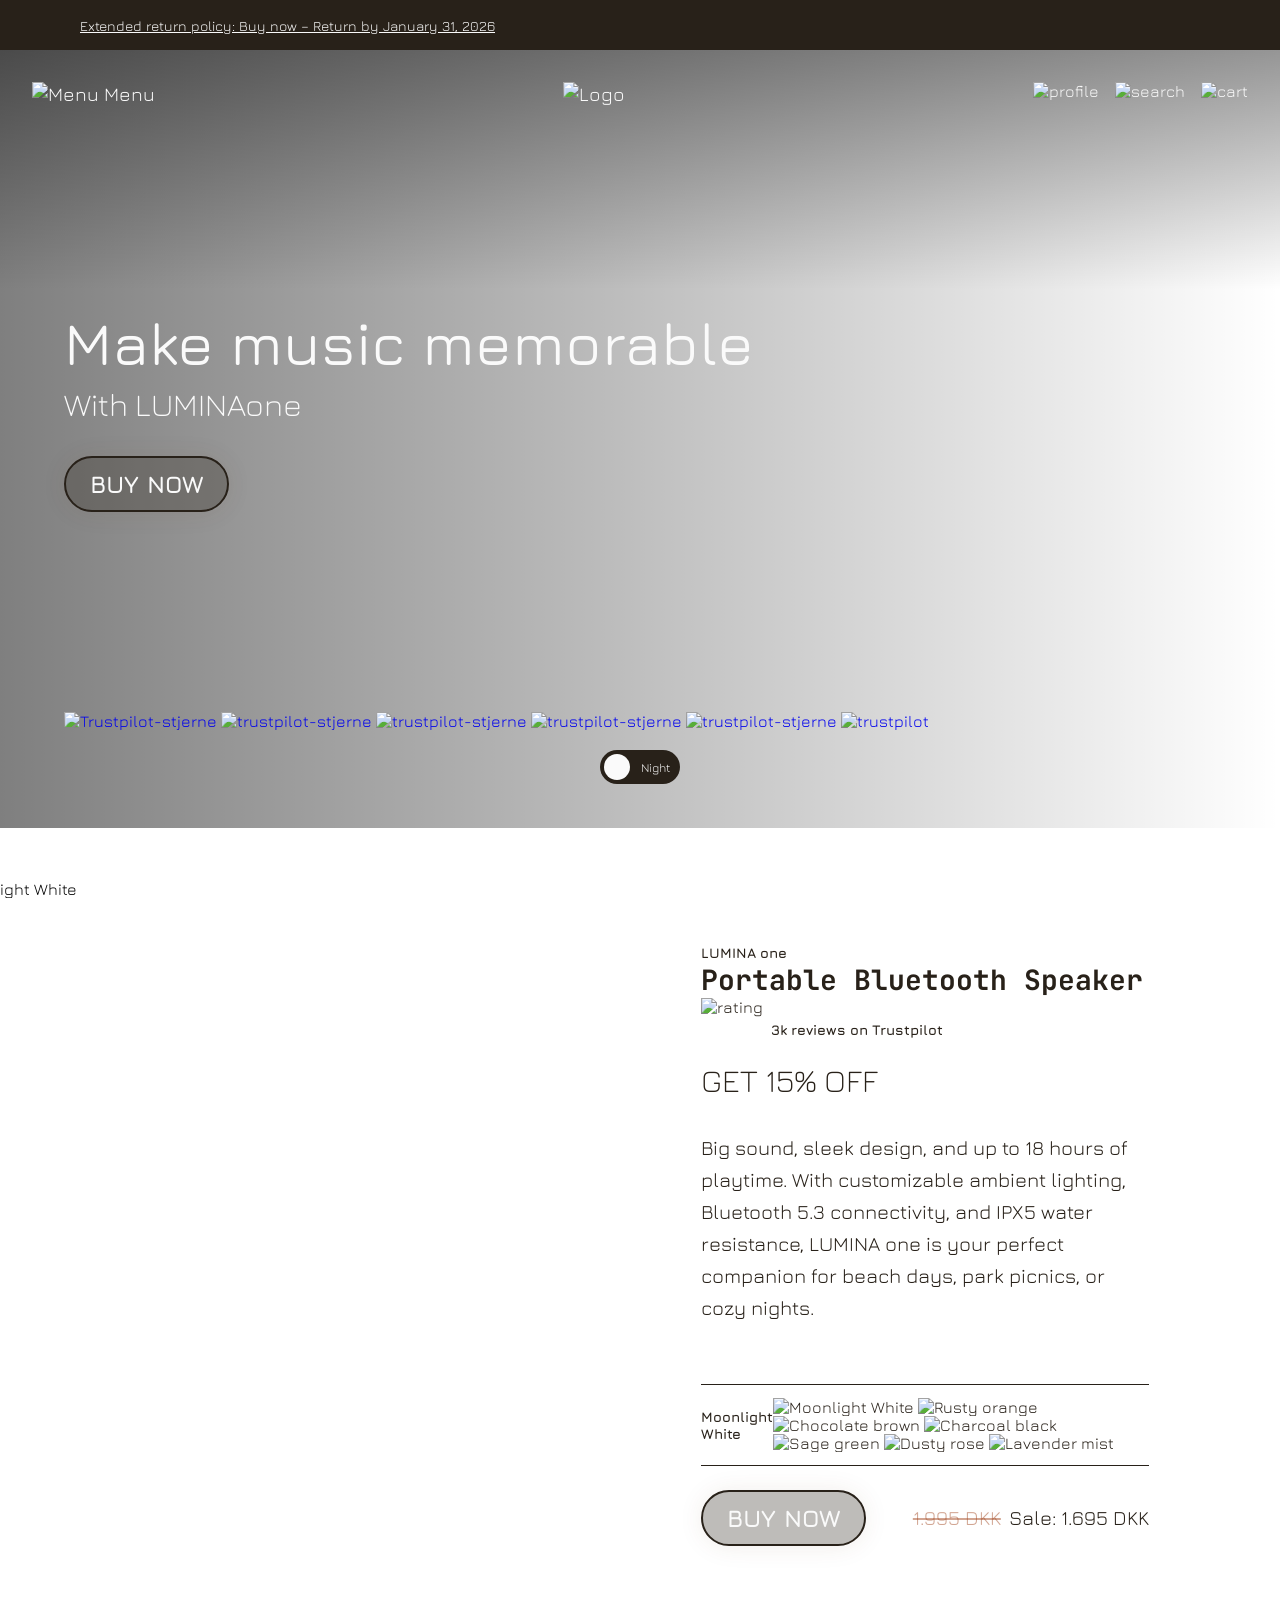
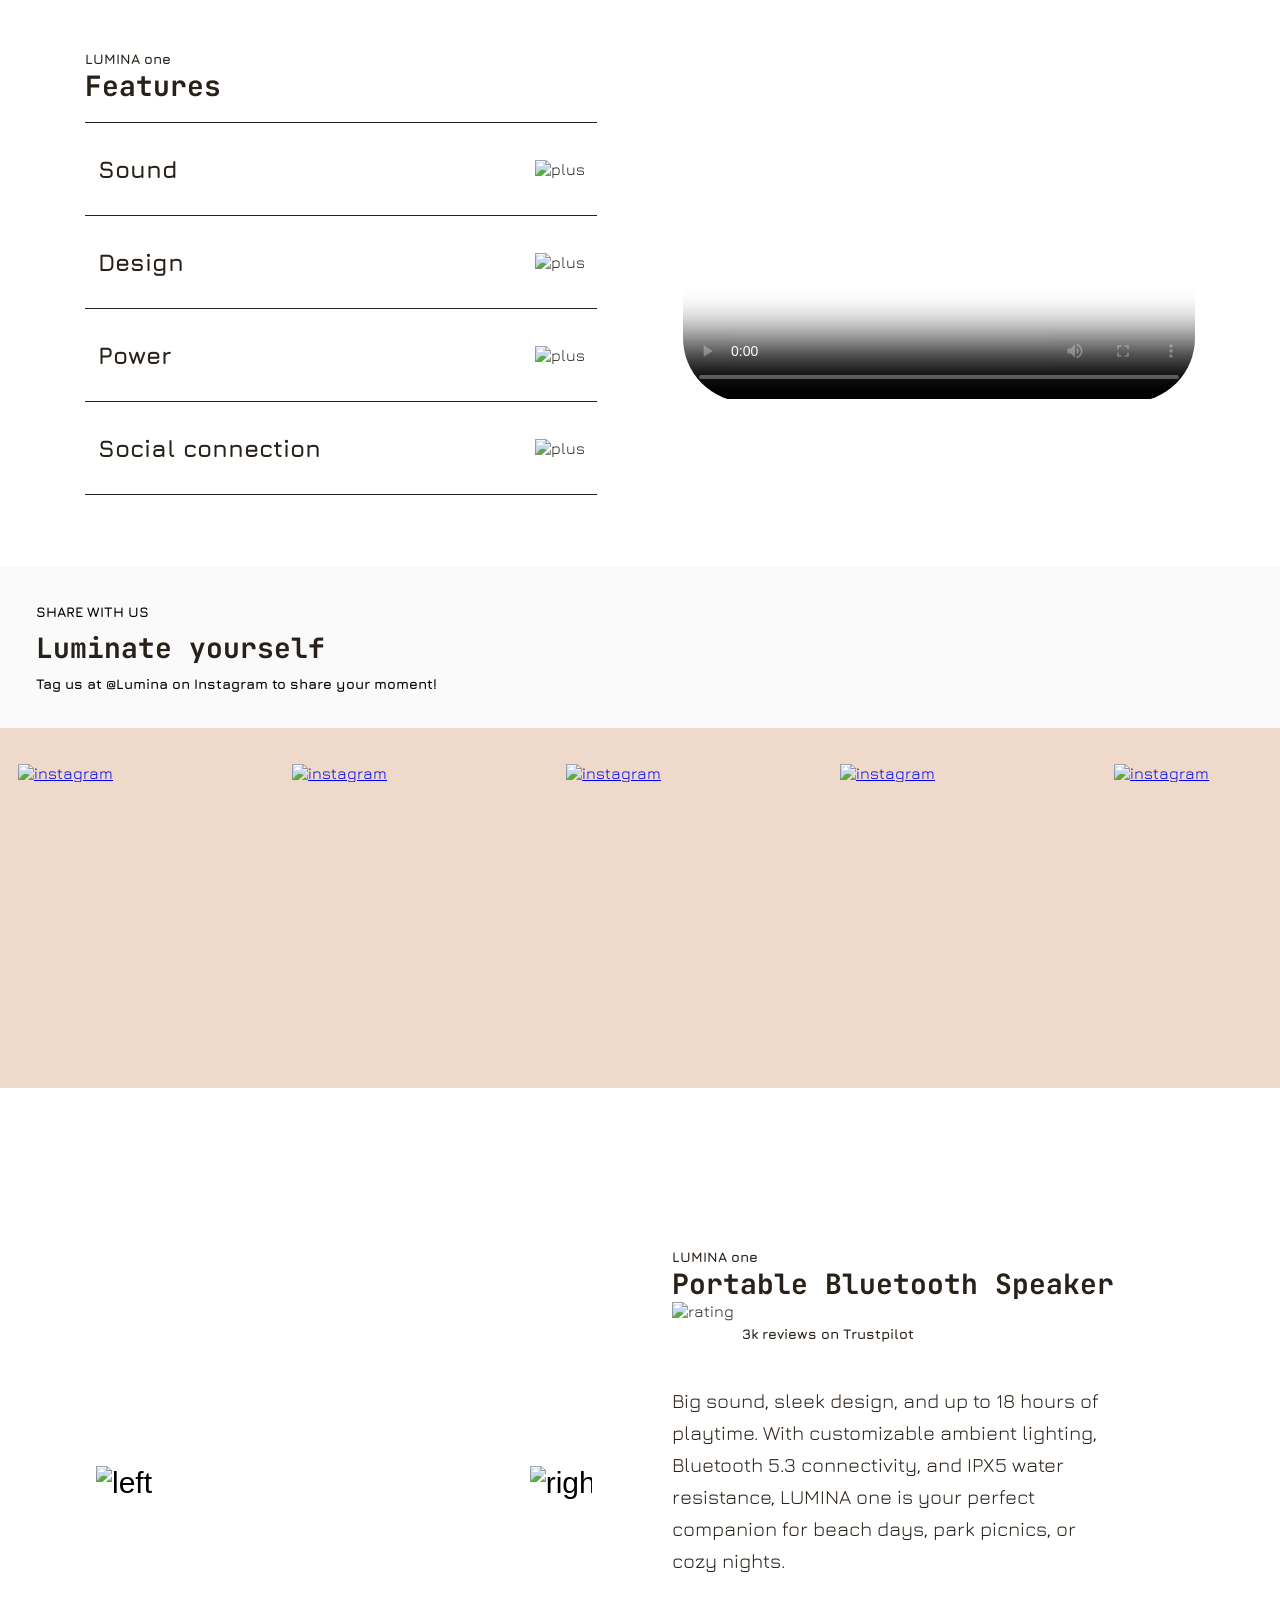
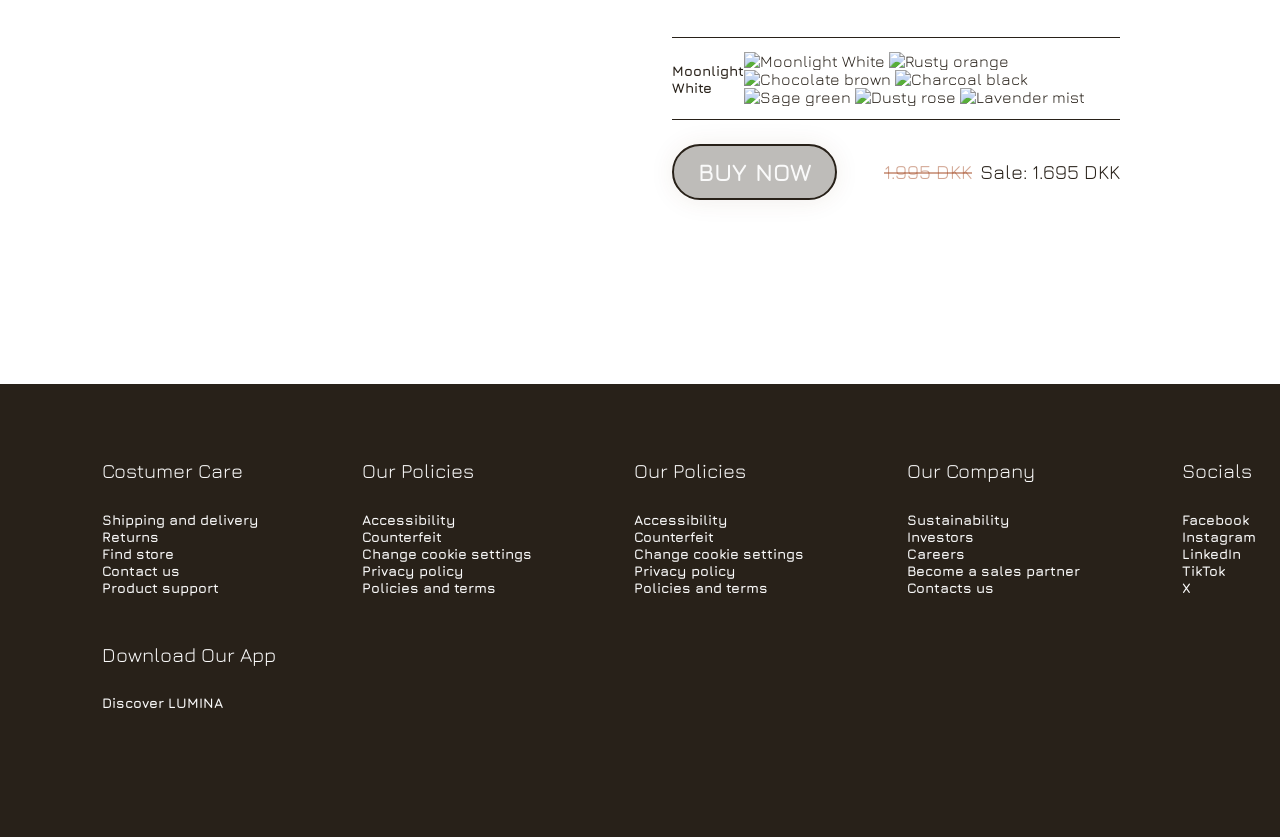
==== index.html @ a55ade7f "Add initial product page layout with navigation, slider, features, and footer" ====
<!DOCTYPE html>
<html lang="en">
  <head>
    <meta charset="UTF-8" />
    <meta name="viewport" content="width=device-width, initial-scale=1.0" />
    <title>MILLE:LUMINAone</title>
    <style>
      @import url("https://fonts.googleapis.com/css2?family=Jura:wght@500&display=swap");
      @import url("https://fonts.googleapis.com/css2?family=JetBrains+Mono:ital,wght@0,100..800;1,100..800&family=Jura:wght@300&display=swap");
    </style>
    <link rel="stylesheet" href="css.css" />
  </head>

  <body>
    <section id="hero">
      <div class="banner">
        <a href="product.html"
          >Extended return policy: Buy now – Return by January 31, 2026</a
        >
      </div>
      <nav class="topnav">
        <div class="menu">
          <a href="x">
            <img
              src="./images/components/burgermenu.svg"
              alt="  Menu"
              width="20"
              height="16"
            />
            Menu</a
          >
        </div>
        <!-- Logo i midten -->
        <div class="toplogo">
          <a href="index.html"
            ><img src="./images/logo.png" alt="Logo" width="175" height="65"
          /></a>
        </div>
        <!-- symboler: person, søg, kurv -->

        <div class="icons">
          <img src="./images/components/profil.svg" alt="profile" />
          <img src="./images/components/loop.svg" alt="search" />
          <img src="./images/components/cart.svg" alt="cart" />
        </div>
      </nav>
      <div id="hero-content">
        <div id="hero-text-button">
          <div id="hero-text">
            <h1>Make music memorable</h1>
            <h3>With LUMINAone</h3>
          </div>
          <div>
            <button class="button button1">BUY NOW</button>
          </div>
        </div>
        <div id="trustpilot">
          <a href="https://www.trustpilot.com/">
            <img
              src="./images/components/trustpilot-stjerne.svg"
              alt="Trustpilot-stjerne"
            />
            <img
              src="./images/components/trustpilot-stjerne.svg"
              alt="trustpilot-stjerne"
            />
            <img
              src="./images/components/trustpilot-stjerne.svg"
              alt="trustpilot-stjerne"
            />
            <img
              src="./images/components/trustpilot-stjerne.svg"
              alt="trustpilot-stjerne"
            />
            <img
              src="./images/components/trustpilot-stjerne.svg"
              alt="trustpilot-stjerne"
            />
            <img
              src="./images/components/trustpilot_tekst.svg"
              alt="trustpilot"
            />
          </a>
        </div>
      </div>
      <div id="slider">
        <label class="switch">
          <input type="checkbox" id="toggleswitch" />
          <span class="slider round">
            <span class="slider-text on">Day</span>
            <span class="slider-text off">Night</span>
          </span>
        </label>
      </div>
    </section>

    <div id="sale-section">
      <div id="selected-product">
        <div id="elipses"></div>
      </div>
    </div>

    <section id="feature-section">
      <div id="text-content">
        <div class="headline-product">
          <h5>LUMINA one</h5>
          <h2>Features</h2>
        </div>
        <section class="features">
          <div class="feature sound">
            <h4>Sound</h4>
            <span class="plus-icon"
              ><img src="./images/components/Plus.svg" alt="plus"
            /></span>
          </div>
          <div class="feature">
            <h4>Design</h4>
            <span class="plus-icon"
              ><img src="./images/components/Plus.svg" alt="plus"
            /></span>
          </div>

          <div class="feature">
            <h4>Power</h4>
            <span class="plus-icon"
              ><img src="./images/components/Plus.svg" alt="plus"
            /></span>
          </div>

          <div class="feature">
            <h4>Social connection</h4>
            <span class="plus-icon"
              ><img src="./images/components/Plus.svg" alt="plus"
            /></span>
          </div>
        </section>
      </div>
      <div class="video-content">
        <!-- <video src="images/luminavideooo.mp4" loop>
          Your browser does not support the video tag.
        </video> -->

        <video controls loop poster="images/poster.png">
          <source src="images/luminavideooo.mp4" type="video/mp4" />
          Your browser does not support the video tag.
        </video>
      </div>
    </section>

    <div id="app-carousel">
      <!-- Luminate yourself -->

      <section class="luminate-text">
        <h5>SHARE WITH US</h5>
        <h2>Luminate yourself</h2>
        <h5>Tag us at @Lumina on Instagram to share your moment!</h5>
      </section>

      <div class="carruosel">
        <div class="socials">
          <div class="socialpicture">
            <a href="https://www.instagram.com/millemollemulle/">
              <img src="./images/lavendermist/billede2.png" alt="instagram"
            /></a>
          </div>
          <div class="socialpicture">
            <a href="https://www.instagram.com/millemollemulle/">
              <img src="./images/charcoalblack/aktiv1.png" alt="instagram"
            /></a>
          </div>
          <div class="socialpicture">
            <a href="https://www.instagram.com/millemollemulle/">
              <img src="./images/sagegreen/billede2.png" alt="instagram"
            /></a>
          </div>
          <div class="socialpicture">
            <a href="https://www.instagram.com/millemollemulle/">
              <img src="./images/chocolatebrown/billede4.png" alt="instagram"
            /></a>
          </div>
          <div class="socialpicture">
            <a href="https://www.instagram.com/millemollemulle/">
              <img src="./images/chocolatebrown/billede2.png" alt="instagram"
            /></a>
          </div>
          <div class="socialpicture">
            <a href="https://www.instagram.com/millemollemulle/">
              <img src="./images/chocolatebrown/billede3.png" alt="instagram"
            /></a>
          </div>
          <div class="socialpicture">
            <a href="https://www.instagram.com/millemollemulle/">
              <img
                src="./images/socials/luminanightrooftop.png"
                alt="instagram"
            /></a>
          </div>
          <div class="socialpicture">
            <a href="https://www.instagram.com/millemollemulle/">
              <img src="./images/socials/luminateboardgame.png" alt="instagram"
            /></a>
          </div>
          <div class="socialpicture">
            <a href="https://www.instagram.com/millemollemulle/">
              <img src="./images/socials/Girlsnight.png" alt="instagram"
            /></a>
          </div>
        </div>
      </div>
    </div>

    <div id="product-section">
      <div class="slider-container">
        <div class="slide active slide1"></div>

        <div class="slide slide2"></div>

        <div class="slide slide3"></div>

        <div class="slide slide4"></div>

        <div class="slide slide5">
          <video src="./images/luminavideooo.mp4" autoplay loop></video>
        </div>

        <button class="arrow left-arrow" id="left">
          <span class="material-symbols-outlined">
            <img src="./images/components/pilleft.svg" alt="left"
          /></span>
        </button>
        <button class="arrow right-arrow" id="right">
          <span class="material-symbols-outlined"
            ><img src="./images/components/pilright.svg" alt="right"
          /></span>
        </button>
      </div>

      <div id="productinfo"></div>
    </div>

    <footer id="footer">
      <div class="foot">
        <p>Costumer Care</p>
        <h5>
          <a href="#">Shipping and delivery</a>
          <a href="#">Returns</a>
          <a href="#">Find store</a>
          <a href="#">Contact us</a>
          <a href="#">Product support</a>
        </h5>
      </div>

      <div class="foot">
        <p>Our Policies</p>
        <h5>
          <a href="#">Accessibility</a>
          <a href="#">Counterfeit</a>
          <a href="#">Change cookie settings</a>
          <a href="#">Privacy policy</a>
          <a href="#">Policies and terms</a>
        </h5>
      </div>

      <div class="foot">
        <p>Our Policies</p>
        <h5>
          <a href="#">Accessibility</a>
          <a href="#">Counterfeit</a>
          <a href="#">Change cookie settings</a>
          <a href="#">Privacy policy</a>
          <a href="#">Policies and terms</a>
        </h5>
      </div>
      <div class="foot">
        <p>Our Company</p>
        <h5>
          <a href="#">Sustainability</a>
          <a href="#">Investors</a>
          <a href="#">Careers</a>
          <a href="#">Become a sales partner</a>
          <a href="#">Contacts us</a>
        </h5>
      </div>
      <div class="foot">
        <p>Socials</p>
        <h5>
          <a href="#">Facebook</a>
          <a href="#">Instagram</a>
          <a href="#">LinkedIn</a>
          <a href="#">TikTok</a>
          <a href="#">X</a>
        </h5>
      </div>
      <div class="foot">
        <p>Download Our App</p>
        <h5>
          <a href="#">Discover LUMINA</a>
        </h5>
      </div>
    </footer>
    <script src="js.js"></script>
  </body>
</html>
---- css.css ----
h1 {
  font-size: 60px;
  font-family: jura, sans-serif;
  font-weight: 500;
  line-height: 71px;
  /* reduce space to following headings */
  margin-bottom: 8px;
}
h2 {
  font-size: 28px;
  font-family: jetbrains mono, sans-serif;
  font-weight: 700;
  color: var(--colors__mrkebrun);
}
h3 {
  font-size: 32px;
  font-family: jura, sans-serif;
  font-weight: 300;
  line-height: 37.9px;
  /* sit closer to preceding h1 */
  margin-top: 0;
}
h4 {
  font-size: 24px;
  font-family: jura, sans-serif;
  font-weight: 700;
}
h5 {
  font-size: 14px;
  font-family: jura, sans-serif;
  font-weight: undefined;
}
p {
  font-size: 20px;
  font-family: jura, sans-serif;
  font-weight: 400;
  line-height: 32px;
}

:root {
  --colors__mrkebrun: #282119;
  --colors__mrkeorange: rgba(165, 77, 39, 0.5);
  --colors__orange: #c97338;
  --colors__varmbrun: #65371f;
  --colors__beige: #e6d8bd;
  --colors__hamonikafarve: rgba(240, 240, 240, 0.6);
  --colors__moonlightwhite: #fafafa;
  --colors__violet: #c3bfd5;
  --colors__green: #b2ac88;
  --colors__dustyrose: #dda1a2;
  --colors__moonlight: #ebdec6;
  --colors__bg: #ffffff;
  --colors__chocolate_brown: #282119;
  --colors__karrusel_bg: #fafafa;
  --toggle_day: #c97338;
  --togglenight: #282119;
  --hero_text: #fafafa;
  --mrk_orange_80: rgba(165, 77, 39, 0.8);
  --app_cta: #d7d7d7;
  --cta_tekst: rgba(40, 33, 25, 0.8);
  --cta_bg: rgba(40, 33, 25, 0.3);
  --carrouselcolor: #c972383d;
  --heroImage: linear-gradient(
      to bottom,
      rgba(0, 0, 0, 0.5) 0%,
      rgba(0, 0, 0, 0) 35%
    ),
    /* darken top */
      linear-gradient(to right, rgba(0, 0, 0, 0.5) 0%, rgba(0, 0, 0, 0) 100%),
    /* darken bottom */ url("../images/hero.png");
}

/* fonts */
@import url("https://fonts.googleapis.com/css2?family=jura:wght@500&display=swap");
@import url("https://fonts.googleapis.com/css2?family=jetbrains+mono:ital,wght@0,100..800;1,100..800&family=jura:wght@300&display=swap");

html,
body {
  max-width: 100%;
  overflow-x: hidden;
  margin: 0;
  padding: 0;
  font-family: jura, sans-serif;
  background-color: var(--colors__bg);
}

.banner {
  background-color: #282119;
  text-align: start;
  padding: 16px;
  padding-left: 80px;
  height: fit-content;
}
.banner a {
  color: var(--hero_text);
  font-size: 14px;
  font-family: jura, sans-serif;
  font-weight: 400;
  text-decoration: underline;
}

.icons {
  display: flex;
  gap: 16px;
}

.menu {
  display: flex;
  gap: 32px;
  align-items: center;
}

#hero {
  width: 100%;
  height: 828px;
  /* fallback background color for very old browsers */
  background-color: var(--colors__bg);
  /* layered background: top and bottom gradient overlays on top of the hero image */
  background-image: var(--heroImage);
  background-size: cover;
  background-position: center;
  background-repeat: no-repeat;
  color: var(--hero_text);
}

.topnav {
  display: flex;
  justify-content: space-between;
  align-items: flex-start;
  padding: 32px;
  height: fit-content;
}
.topnav a {
  text-decoration: none;
  font-size: larger;
  color: var(--hero_text);
}

#hero-content {
  display: flex;
  flex-direction: column;
  gap: 200px;
  padding: 64px;
  padding-top: 120px;
}

#hero-text {
  display: flex;
  flex-direction: column;
  height: fit-content;
}

#hero-text-button {
  display: flex;
  flex-direction: column;
  gap: 0px;
}

.button {
  display: inline-flex;
  padding: 12px 24px;
  justify-content: center;
  align-items: center;
  border-radius: 64px;
  border: 2.5px solid var(--colors__mrkebrun);
  background: var(--cta_bg);
  box-shadow: 0 1px 26.7px -2px rgba(101, 55, 31, 0.1);
  color: var(--hero_text);
  font-family: jura;
  font-size: 24px;
  font-style: normal;
  font-weight: 700;
  line-height: normal;
}

.button:hover {
  cursor: pointer;
  background-color: var(--mrk_orange_80);
  opacity: 0.9;
}

#trustpilot {
  width: fit-content;
}

#trustpilot a {
  display: flex;
  justify-content: center;
  align-items: center;
  text-decoration: none;
  gap: 4px;
}

/* the switch - the box around the slider */
.switch {
  position: relative;
  display: inline-block;
  width: 80px;
  height: 34px;
}

/* hide default html checkbox */
.switch input {
  opacity: 0;
  width: 0;
  height: 0;
}

/* the slider */
.slider {
  position: absolute;
  cursor: pointer;
  top: 0;
  left: 0;
  right: 0;
  bottom: 0;
  background-color: var(--togglenight);
  -webkit-transition: 0.4s;
  transition: 0.4s;
}

.slider:before {
  position: absolute;
  content: "";
  height: 26px;
  width: 26px;
  left: 4px;
  bottom: 4px;
  background-color: var(--hero_text);
  -webkit-transition: 0.4s;
  transition: 0.4s;
  z-index: 2; /* knob above text */
}

/* text inside the slider */
.slider .slider-text {
  position: absolute;
  top: 50%;
  transform: translatey(-50%);
  font-size: 12px;
  color: var(--hero_text);
  pointer-events: none;
  z-index: 1; /* behind knob */
}
.slider .slider-text.on {
  left: 10px;
  opacity: 0; /* hidden by default */
  transition: opacity 0.2s;
}
.slider .slider-text.off {
  right: 10px;
  opacity: 1;
  transition: opacity 0.2s;
}

/* toggle text visibility when checked */
input:checked + .slider .slider-text.on {
  opacity: 1;
}
input:checked + .slider .slider-text.off {
  opacity: 0;
}

input:checked + .slider {
  background-color: var(--toggle_day);
}

input:focus + .slider {
  box-shadow: 0 0 5px var(--colors__mrkeorange);
}

input:checked + .slider:before {
  -webkit-transform: translatex(46px);
  -ms-transform: translatex(46px);
  transform: translatex(46px);
}

/* rounded sliders */
.slider.round {
  border-radius: 34px;
}

.slider.round:before {
  border-radius: 50%;
}

/* slider position på siden */
#slider {
  height: 300px;
  position: relative;
}

#slider {
  margin: 0;
  position: absolute;
  top: 100%;
  left: 50%;
  transform: translate(-50%, -50%);
}

/* Billede slides der kan skiftes imellem */

#product-section {
  padding: 80px;
}

.slider-container {
  height: 70vh;
  width: 40vw;
  position: relative;
  overflow: hidden;
  border-radius: 64px;
}

.slide,
.slide1,
.slide2,
.slide3,
.slide4,
.slide5 {
  opacity: 0;
  height: 70vh;
  width: 40vw;
  background-position: center center;
  background-size: cover;
  position: absolute;
  transition: 0.4 ease;
  z-index: 1;
}

.slide.active {
  opacity: 1;
}

.slide1 {
  background-image: url("./images/moonlightwhite/billede1.png");
}

.slide2 {
  background-image: url("./images/moonlightwhite/billede2.png");
}

.slide3 {
  background-image: url("./images/moonlightwhite/billede3.png");
}

.slide4 {
  background-image: url("./images/moonlightwhite/moonlightgave.png");
}

.slide5 {
  background-color: #282119;
}

.arrow {
  position: absolute;
  background-color: transparent;
  font-size: 30px;
  border: transparent;
  top: 50%;
  transform: translateY(-50%);
  z-index: 100;
  cursor: pointer;
}

.arrow:focus {
  outline: 0;
}

.left-arrow {
  left: calc(15vw)-200px;
  padding-left: 16px;
  padding-right: 200px;
  padding-top: 30vh;
  padding-bottom: 30vh;
  font-size: 30px;
}

.right-arrow {
  right: calc(15vw - 220px);
  padding-left: 200px;
  padding-right: 16px;
  padding-top: 30vh;
  padding-bottom: 30vh;
  font-size: 30px;
}

/* Styling af produktside */

.productinfo {
  display: flex;
  flex-direction: column;
  color: var(--colors__mrkebrun);
  background-color: var(--colors__bg);
  padding: 80px;
  width: 35vw;
}

#product-section {
  display: flex;
  justify-content: space-between;
}

.productdescription {
  padding: 0;
  margin-bottom: 40px;
  h3 {
    color: var(--colors__mrkebrun);
  }
}

.prices {
  display: flex;
  gap: 8px;
}

.headline-product {
  gap: 0px;
  margin: 0;
  h5 {
    margin: 0;
  }
  h2 {
    margin: 0;
  }
}
.rating {
  display: flex;
  gap: 8px;
}
.productcolor {
  display: flex;
  justify-content: space-between;
  align-items: center;
  border-bottom: var(--colors__mrkebrun) 1px solid;
  border-top: var(--colors__mrkebrun) 1px solid;
}

.productbuttom {
  display: flex;
  justify-content: space-between;
  padding: 16px 0px;
  align-items: center;
}

.price {
  text-decoration: line-through;
  color: var(--colors__mrkeorange);
}

/* Styling af gave sektion */

.giftimage {
  height: 70vh;
  width: 50vw;
  position: relative;
  overflow: hidden;
  margin-left: -64px;
  img {
    width: 100%;
    background-size: cover;
    position: center center;
  }
}
#selected-product {
  display: flex;
  justify-content: space-between;
  padding-right: 4vw;
  padding-top: 4vh;
  background-color: var(--colors__bg);
}

/* Styling af karussel */
#app-carousel {
  height: fit-content;
  position: relative;
  background-color: var(--colors__karrusel_bg);
}

.luminate-text {
  display: flex;
  flex-direction: column;
  gap: 1vh;
  padding: 4vh;
  margin: 0;
  h5 {
    margin: 0;
  }
  h2 {
    margin: 0;
  }
}

.carruosel {
  background-color: var(--carrouselcolor);
  padding: 4vh;
  margin-left: -4vh;
  width: 100%;

  .socials {
    padding-left: 2vh;
    padding-right: 2vh;
    display: grid;
    grid-auto-flow: column;
    grid-auto-columns: 21%;
    gap: 1vw;
    overflow-x: auto;
    overflow-y: hidden;
    height: 32vh;
  }
}

.socials .socialpicture {
  position: relative;
  overflow: hidden;
  display: block; /* ensures wrapper takes image width */

  img {
    display: block;
    width: 100%;
    height: auto;
    transition: transform 300ms ease;
  }
}

/* ::after bliver brugt til overlays (indhold der indsættes efter det valgte element -uden HTML) */
.socials .socialpicture::after {
  content: "@cozygirl_123";
  align-content: end;
  color: var(--colors__moonlightwhite);
  padding: 1vh;
  position: absolute;
  inset: 0; /* top:0; right:0; bottom:0; left:0; */
  background: linear-gradient(
    180deg,
    rgba(0, 0, 0, 0) 0%,
    rgba(0, 0, 0, 0.45) 60%,
    rgba(0, 0, 0, 0.6) 100%
  );
  opacity: 0; /*gør det tilføjet usynligt så det kan gøres synlight ved hover*/
  transition: opacity 240ms ease;
  pointer-events: none;
}

/* on hover show gradient */
.socials .socialpicture:hover::after {
  opacity: 1;
}

/* styling af features sektion */
#feature-section {
  display: flex;
  justify-content: space-evenly;
  align-items: center;
  padding-bottom: 8vh;
  color: var(--colors__mrkebrun);
}
.features {
  width: 40vw;
}

.feature {
  display: flex;
  justify-content: space-between;
  align-items: center;
  border-bottom: 1px solid var(--colors__mrkebrun);
  width: auto;
  padding-left: 1vw;
  padding-right: 1vw;
}

.sound {
  border-top: 1px solid var(--colors__mrkebrun);
  margin-top: 2vh;
}

.video-content {
  width: 40vw;
  height: auto;
  background-color: transparent;
  overflow: hidden;
  border-radius: 64px;
  position: relative;
  video {
    position: relative;
    width: 40vw;
    height: auto;
  }
}

/* styling of footer section */

footer {
  display: flex;
  flex-wrap: wrap;
  margin-top: 0px;
  padding: 8%;
  padding-top: 4%;
  width: 100%;
  background: var(--colors__mrkebrun);
  color: var(--colors__moonlightwhite);
  gap: 8%;
}

footer a {
  text-decoration: none;
  color: var(--colors__moonlightwhite);
  display: flex;
  flex-direction: column;
}

/* styling til underside */
.sitenav {
  background-color: var(--colors__mrkebrun);
}

#backspace {
  display: flex;
  justify-content: space-between;
  align-items: center;
  margin: 0;
  padding-top: 2vh;
  padding-left: 4vw;
  padding-right: 4vw;

  h3 {
    color: var(--colors__mrkebrun);
    margin-bottom: 0;
  }
}

#backspace a {
  display: flex;
  align-items: center;
  text-decoration: none;
  height: fit-content;
}

#slider1 {
  margin: 0;
  position: relative;
}

/* Tablet and phone layouts. Desktop rules above are intentionally unchanged. */
@media (max-width: 900px) {
  *, *::before, *::after { box-sizing: border-box; }

  .banner { padding: 12px 24px; text-align: center; }
  .topnav { align-items: center; padding: 20px 24px; gap: 12px; }
  .toplogo img { width: clamp(105px, 20vw, 175px); height: auto; display: block; }
  .icons { gap: 12px; }
  .icons img { width: 20px; height: 20px; object-fit: contain; }
  #hero { min-height: 690px; height: min(850px, 100svh); }
  #hero-content { padding: 90px 32px 0; gap: clamp(60px, 15vh, 140px); }
  #hero h1 { font-size: clamp(38px, 6vw, 60px); line-height: 1.15; }
  #hero h3 { font-size: clamp(23px, 3vw, 32px); }

  #selected-product, #product-section {
    flex-direction: column;
    align-items: stretch;
    padding: 40px 24px;
    gap: 32px;
  }
  #selected-product { padding-top: 40px; }
  .giftimage { width: 100%; height: auto; margin: 0; }
  .giftimage img { display: block; width: 100%; height: auto; }
  #productinfo, #selected-product > .productinfo { width: 100%; min-width: 0; }
  .productinfo { width: 100%; padding: 0; }
  .slider-container, .slide, .slide1, .slide2, .slide3, .slide4, .slide5 {
    width: 100%; height: min(72vw, 600px);
  }
  .slider-container { border-radius: 32px; }
  .left-arrow, .right-arrow {
    top: 50%; padding: 16px; width: 52px; height: 52px;
    display: grid; place-items: center; background: rgba(255,255,255,.7);
    border-radius: 50%;
  }
  .left-arrow { left: 12px; }
  .right-arrow { right: 12px; }
  .slide5 video { width: 100%; height: 100%; object-fit: cover; }
  #feature-section { padding: 40px 24px; gap: 32px; }
  .features, .video-content { width: 48%; min-width: 0; }
  .video-content video { width: 100%; display: block; }
  .carruosel { width: 100%; margin: 0; }
  .carruosel .socials { grid-auto-columns: 32%; height: auto; }
  footer { width: 100%; gap: 28px 6%; padding: 48px 24px; }
  .foot { flex: 1 1 26%; }
}

@media (max-width: 600px) {
  h1 { font-size: 38px; line-height: 1.15; }
  h2 { font-size: 24px; }
  h3 { font-size: 24px; line-height: 1.25; }
  h4 { font-size: 20px; }
  p { font-size: 17px; line-height: 1.55; }
  .banner { padding: 10px 16px; }
  .banner a { font-size: 12px; }
  .topnav { padding: 16px; gap: 6px; }
  .menu { gap: 4px; }
  .menu a { font-size: 0; display: flex; align-items: center; min-width: 28px; min-height: 36px; }
  .menu img { width: 22px; height: auto; }
  .toplogo img { width: clamp(100px, 28vw, 145px); }
  .icons { gap: 8px; }
  .icons img { width: 18px; height: 18px; }
  #hero { min-height: 650px; height: 100svh; max-height: 850px; background-position: 58% center; }
  #hero-content { padding: clamp(80px, 13vh, 130px) 20px 0; gap: clamp(95px, 22vh, 190px); }
  #hero h1 { font-size: clamp(34px, 9vw, 48px); line-height: 1.12; max-width: 12ch; }
  #hero h3 { font-size: clamp(20px, 5vw, 26px); }
  .button { font-size: 18px; padding: 10px 20px; }
  #trustpilot img { max-width: 70px; }
  #trustpilot img:not(:last-child) { width: 18px; }
  #slider { top: 100%; }
  #backspace { padding: 16px 20px 0; }
  #backspace h3 { font-size: 20px; }
  #backspace img { max-width: 24px; }
  #selected-product, #product-section { padding: 32px 16px; gap: 24px; }
  .productdescription { margin-bottom: 20px; }
  .productdescription h3 { margin-bottom: 8px; }
  .rating { flex-wrap: wrap; align-items: center; }
  .rating img { max-width: 120px; }
  .productcolor { gap: 12px; }
  #elipses, #elipses1 { display: flex; flex-wrap: wrap; justify-content: flex-end; gap: 6px; }
  .elipse { width: 22px; height: 22px; object-fit: contain; cursor: pointer; }
  .productbuttom { align-items: flex-start; flex-wrap: wrap; gap: 8px 16px; }
  .prices { flex-wrap: wrap; }
  .prices p { margin: 0; }
  .slider-container, .slide, .slide1, .slide2, .slide3, .slide4, .slide5 {
    height: min(110vw, 520px);
  }
  .slider-container { border-radius: 24px; }
  .left-arrow, .right-arrow { width: 42px; height: 42px; padding: 10px; }
  .left-arrow img, .right-arrow img { max-width: 16px; }
  #feature-section { flex-direction: column; align-items: stretch; padding: 40px 16px; }
  .features, .video-content { width: 100%; }
  .video-content { border-radius: 24px; }
  .feature { padding: 0 8px; }
  .luminate-text { padding: 24px 16px; }
  .carruosel { padding: 16px; }
  .carruosel .socials { padding: 0; grid-auto-columns: minmax(180px, 65%); gap: 12px; }
  .socials .socialpicture img { height: 100%; object-fit: cover; }
  footer { padding: 40px 20px; gap: 24px; }
  .foot { flex: 1 1 42%; min-width: 0; }
  .foot p { margin-top: 0; }
}

@media (max-width: 380px) {
  .icons img:first-child { display: none; }
  .foot { flex-basis: 100%; }
}
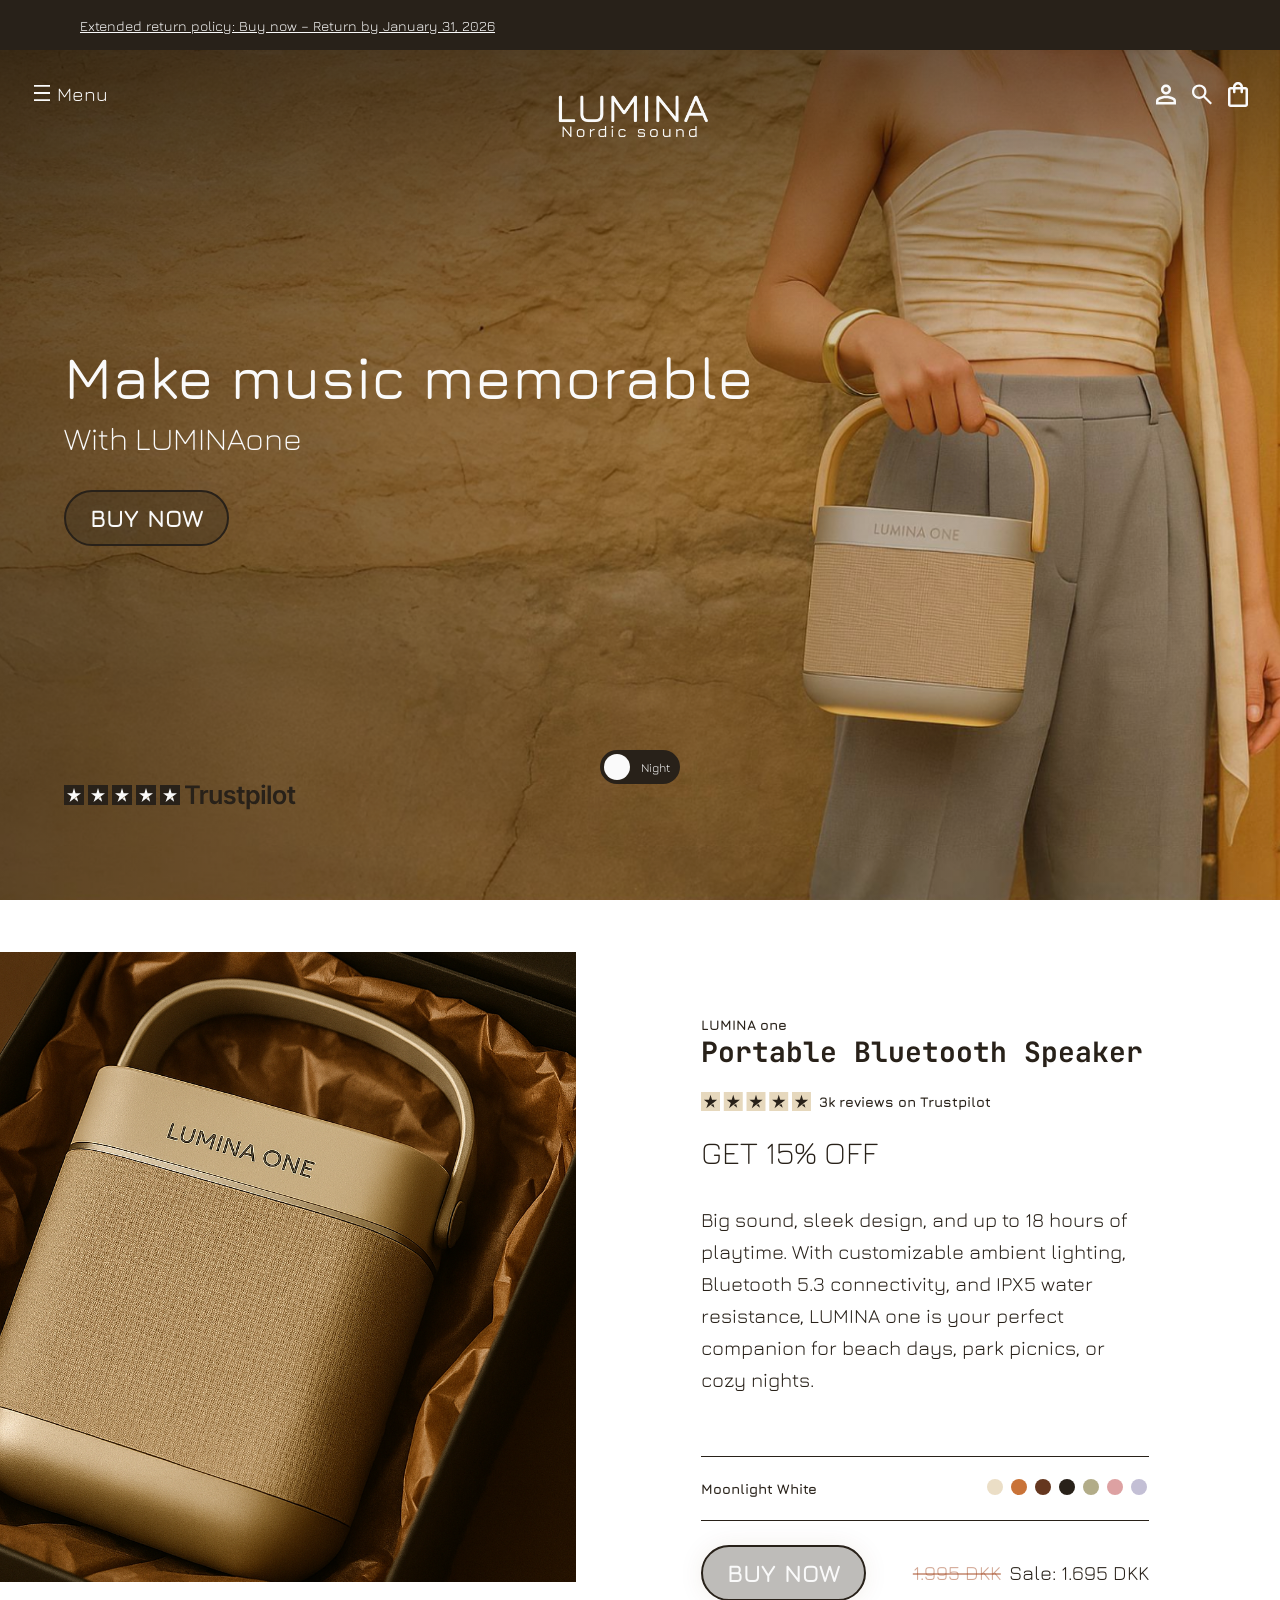
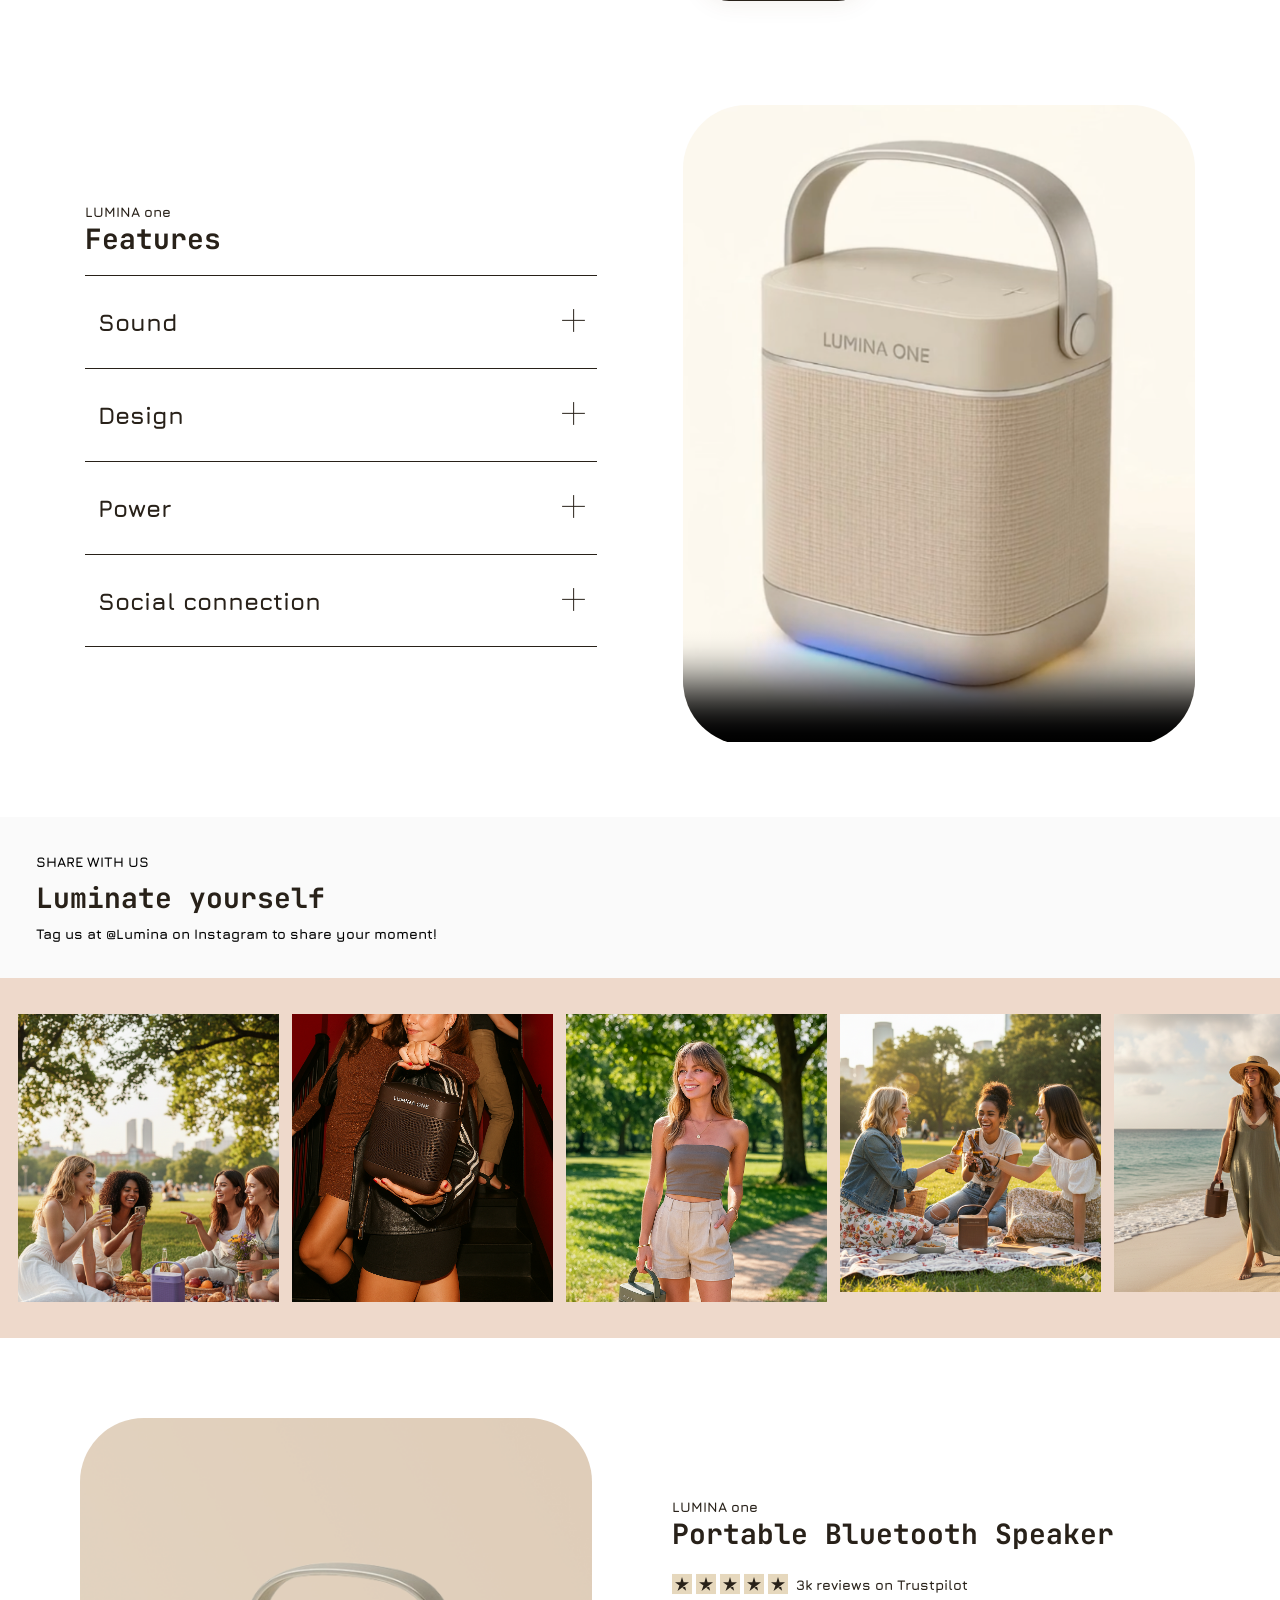
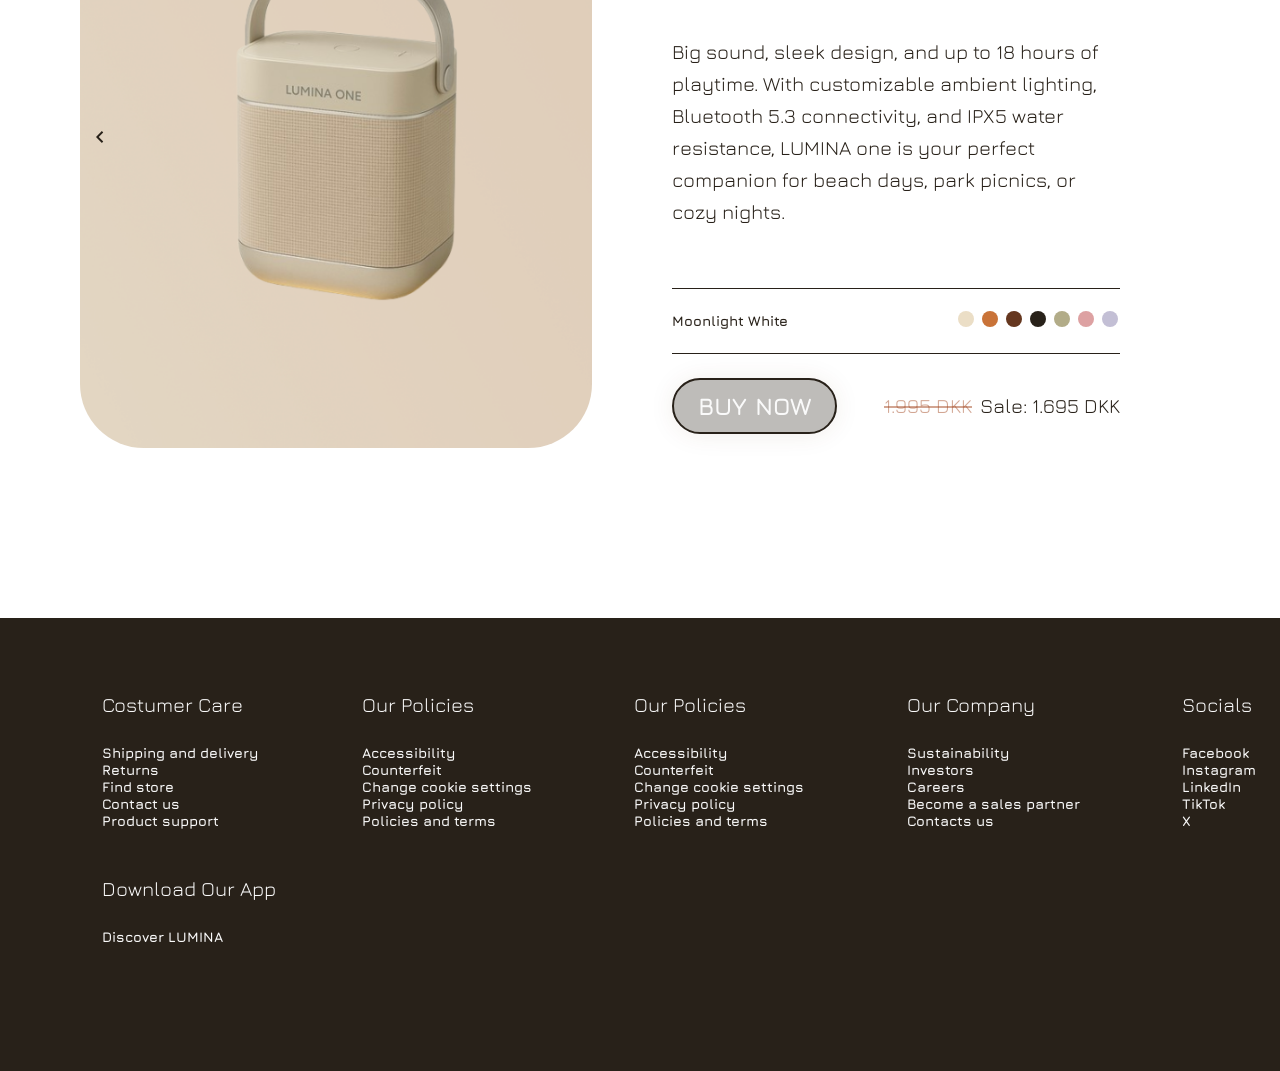
==== commit 64f30e6c: "add favicon" ====
--- a/index.html
+++ b/index.html
@@ -1,7 +1,8 @@
-<!DOCTYPE html>
+<!doctype html>
 <html lang="en">
   <head>
     <meta charset="UTF-8" />
+    <link rel="icon" type="image/svg+xml" href="%BASE_URL%app_icon.svg" />
     <meta name="viewport" content="width=device-width, initial-scale=1.0" />
     <title>MILLE:LUMINAone</title>
     <style>
--- a/css.css
+++ b/css.css
@@ -8,7 +8,9 @@
 }
 h2 {
   font-size: 28px;
-  font-family: jetbrains mono, sans-serif;
+  font-family:
+    jetbrains mono,
+    sans-serif;
   font-weight: 700;
   color: var(--colors__mrkebrun);
 }
@@ -60,13 +62,10 @@
   --cta_tekst: rgba(40, 33, 25, 0.8);
   --cta_bg: rgba(40, 33, 25, 0.3);
   --carrouselcolor: #c972383d;
-  --heroImage: linear-gradient(
-      to bottom,
-      rgba(0, 0, 0, 0.5) 0%,
-      rgba(0, 0, 0, 0) 35%
-    ),
+  --heroImage:
+    linear-gradient(to bottom, rgba(0, 0, 0, 0.5) 0%, rgba(0, 0, 0, 0) 35%),
     /* darken top */
-      linear-gradient(to right, rgba(0, 0, 0, 0.5) 0%, rgba(0, 0, 0, 0) 100%),
+    linear-gradient(to right, rgba(0, 0, 0, 0.5) 0%, rgba(0, 0, 0, 0) 100%),
     /* darken bottom */ url("../images/hero.png");
 }
 
@@ -643,107 +642,392 @@
 
 /* Tablet and phone layouts. Desktop rules above are intentionally unchanged. */
 @media (max-width: 900px) {
-  *, *::before, *::after { box-sizing: border-box; }
-
-  .banner { padding: 12px 24px; text-align: center; }
-  .topnav { align-items: center; padding: 20px 24px; gap: 12px; }
-  .toplogo img { width: clamp(105px, 20vw, 175px); height: auto; display: block; }
-  .icons { gap: 12px; }
-  .icons img { width: 20px; height: 20px; object-fit: contain; }
-  #hero { min-height: 690px; height: min(850px, 100svh); }
-  #hero-content { padding: 90px 32px 0; gap: clamp(60px, 15vh, 140px); }
-  #hero h1 { font-size: clamp(38px, 6vw, 60px); line-height: 1.15; }
-  #hero h3 { font-size: clamp(23px, 3vw, 32px); }
-
-  #selected-product, #product-section {
+  *,
+  *::before,
+  *::after {
+    box-sizing: border-box;
+  }
+
+  .banner {
+    padding: 12px 24px;
+    text-align: center;
+  }
+  .topnav {
+    align-items: center;
+    padding: 20px 24px;
+    gap: 12px;
+  }
+  .toplogo img {
+    width: clamp(105px, 20vw, 175px);
+    height: auto;
+    display: block;
+  }
+  .icons {
+    gap: 12px;
+  }
+  .icons img {
+    width: 20px;
+    height: 20px;
+    object-fit: contain;
+  }
+  #hero {
+    min-height: 690px;
+    height: min(850px, 100svh);
+  }
+  #hero-content {
+    padding: 90px 32px 0;
+    gap: clamp(60px, 15vh, 140px);
+  }
+  #hero h1 {
+    font-size: clamp(38px, 6vw, 60px);
+    line-height: 1.15;
+  }
+  #hero h3 {
+    font-size: clamp(23px, 3vw, 32px);
+  }
+
+  #selected-product,
+  #product-section {
     flex-direction: column;
     align-items: stretch;
     padding: 40px 24px;
     gap: 32px;
   }
-  #selected-product { padding-top: 40px; }
-  .giftimage { width: 100%; height: auto; margin: 0; }
-  .giftimage img { display: block; width: 100%; height: auto; }
-  #productinfo, #selected-product > .productinfo { width: 100%; min-width: 0; }
-  .productinfo { width: 100%; padding: 0; }
-  .slider-container, .slide, .slide1, .slide2, .slide3, .slide4, .slide5 {
-    width: 100%; height: min(72vw, 600px);
-  }
-  .slider-container { border-radius: 32px; }
-  .left-arrow, .right-arrow {
-    top: 50%; padding: 16px; width: 52px; height: 52px;
-    display: grid; place-items: center; background: rgba(255,255,255,.7);
+  #selected-product {
+    padding-top: 40px;
+  }
+  .giftimage {
+    width: 100%;
+    height: auto;
+    margin: 0;
+  }
+  .giftimage img {
+    display: block;
+    width: 100%;
+    height: auto;
+  }
+  #productinfo,
+  #selected-product > .productinfo {
+    width: 100%;
+    min-width: 0;
+  }
+  .productinfo {
+    width: 100%;
+    padding: 0;
+  }
+  .slider-container,
+  .slide,
+  .slide1,
+  .slide2,
+  .slide3,
+  .slide4,
+  .slide5 {
+    width: 100%;
+    height: min(72vw, 600px);
+  }
+  .slider-container {
+    border-radius: 32px;
+  }
+  .left-arrow,
+  .right-arrow {
+    top: 50%;
+    padding: 16px;
+    width: 52px;
+    height: 52px;
+    display: grid;
+    place-items: center;
+    background: rgba(255, 255, 255, 0.7);
     border-radius: 50%;
   }
-  .left-arrow { left: 12px; }
-  .right-arrow { right: 12px; }
-  .slide5 video { width: 100%; height: 100%; object-fit: cover; }
-  #feature-section { padding: 40px 24px; gap: 32px; }
-  .features, .video-content { width: 48%; min-width: 0; }
-  .video-content video { width: 100%; display: block; }
-  .carruosel { width: 100%; margin: 0; }
-  .carruosel .socials { grid-auto-columns: 32%; height: auto; }
-  footer { width: 100%; gap: 28px 6%; padding: 48px 24px; }
-  .foot { flex: 1 1 26%; }
+  .left-arrow {
+    left: 12px;
+  }
+  .right-arrow {
+    right: 12px;
+  }
+  .slide5 video {
+    width: 100%;
+    height: 100%;
+    object-fit: cover;
+  }
+  #feature-section {
+    padding: 40px 24px;
+    gap: 32px;
+  }
+  .features,
+  .video-content {
+    width: 48%;
+    min-width: 0;
+  }
+  .video-content video {
+    width: 100%;
+    display: block;
+  }
+  .carruosel {
+    width: 100%;
+    margin: 0;
+  }
+  .carruosel .socials {
+    grid-auto-columns: 32%;
+    height: auto;
+  }
+  footer {
+    width: 100%;
+    gap: 28px 6%;
+    padding: 48px 24px;
+  }
+  .foot {
+    flex: 1 1 26%;
+  }
 }
 
 @media (max-width: 600px) {
-  h1 { font-size: 38px; line-height: 1.15; }
-  h2 { font-size: 24px; }
-  h3 { font-size: 24px; line-height: 1.25; }
-  h4 { font-size: 20px; }
-  p { font-size: 17px; line-height: 1.55; }
-  .banner { padding: 10px 16px; }
-  .banner a { font-size: 12px; }
-  .topnav { padding: 16px; gap: 6px; }
-  .menu { gap: 4px; }
-  .menu a { font-size: 0; display: flex; align-items: center; min-width: 28px; min-height: 36px; }
-  .menu img { width: 22px; height: auto; }
-  .toplogo img { width: clamp(100px, 28vw, 145px); }
-  .icons { gap: 8px; }
-  .icons img { width: 18px; height: 18px; }
-  #hero { min-height: 650px; height: 100svh; max-height: 850px; background-position: 58% center; }
-  #hero-content { padding: clamp(80px, 13vh, 130px) 20px 0; gap: clamp(95px, 22vh, 190px); }
-  #hero h1 { font-size: clamp(34px, 9vw, 48px); line-height: 1.12; max-width: 12ch; }
-  #hero h3 { font-size: clamp(20px, 5vw, 26px); }
-  .button { font-size: 18px; padding: 10px 20px; }
-  #trustpilot img { max-width: 70px; }
-  #trustpilot img:not(:last-child) { width: 18px; }
-  #slider { top: 100%; }
-  #backspace { padding: 16px 20px 0; }
-  #backspace h3 { font-size: 20px; }
-  #backspace img { max-width: 24px; }
-  #selected-product, #product-section { padding: 32px 16px; gap: 24px; }
-  .productdescription { margin-bottom: 20px; }
-  .productdescription h3 { margin-bottom: 8px; }
-  .rating { flex-wrap: wrap; align-items: center; }
-  .rating img { max-width: 120px; }
-  .productcolor { gap: 12px; }
-  #elipses, #elipses1 { display: flex; flex-wrap: wrap; justify-content: flex-end; gap: 6px; }
-  .elipse { width: 22px; height: 22px; object-fit: contain; cursor: pointer; }
-  .productbuttom { align-items: flex-start; flex-wrap: wrap; gap: 8px 16px; }
-  .prices { flex-wrap: wrap; }
-  .prices p { margin: 0; }
-  .slider-container, .slide, .slide1, .slide2, .slide3, .slide4, .slide5 {
+  h1 {
+    font-size: 38px;
+    line-height: 1.15;
+  }
+  h2 {
+    font-size: 24px;
+  }
+  h3 {
+    font-size: 24px;
+    line-height: 1.25;
+  }
+  h4 {
+    font-size: 20px;
+  }
+  p {
+    font-size: 17px;
+    line-height: 1.55;
+  }
+  .banner {
+    padding: 10px 16px;
+  }
+  .banner a {
+    font-size: 12px;
+  }
+  .topnav {
+    padding: 16px;
+    gap: 6px;
+  }
+  .menu {
+    gap: 4px;
+  }
+  .menu a {
+    font-size: 0;
+    display: flex;
+    align-items: center;
+    min-width: 28px;
+    min-height: 36px;
+  }
+  .menu img {
+    width: 22px;
+    height: auto;
+  }
+  .toplogo img {
+    width: clamp(100px, 28vw, 145px);
+  }
+  .icons {
+    gap: 8px;
+  }
+  .icons img {
+    width: 18px;
+    height: 18px;
+  }
+  #hero {
+    min-height: 650px;
+    height: 100svh;
+    max-height: 850px;
+    background-position: 58% center;
+  }
+  #hero-content {
+    padding: clamp(80px, 13vh, 130px) 20px 0;
+    gap: clamp(95px, 22vh, 190px);
+  }
+  #hero h1 {
+    font-size: clamp(34px, 9vw, 48px);
+    line-height: 1.12;
+    max-width: 12ch;
+  }
+  #hero h3 {
+    font-size: clamp(20px, 5vw, 26px);
+  }
+  .button {
+    font-size: 18px;
+    padding: 10px 20px;
+  }
+  #trustpilot img {
+    max-width: 70px;
+  }
+  #trustpilot img:not(:last-child) {
+    width: 18px;
+  }
+  #slider {
+    top: 100%;
+  }
+  #backspace {
+    padding: 16px 20px 0;
+  }
+  #backspace h3 {
+    font-size: 20px;
+  }
+  #backspace img {
+    max-width: 24px;
+  }
+  #selected-product,
+  #product-section {
+    padding: 32px 16px;
+    gap: 24px;
+  }
+  .productdescription {
+    margin-bottom: 20px;
+  }
+  .productdescription h3 {
+    margin-bottom: 8px;
+  }
+  .rating {
+    flex-wrap: wrap;
+    align-items: center;
+  }
+  .rating img {
+    max-width: 120px;
+  }
+  .productcolor {
+    gap: 12px;
+  }
+  #elipses,
+  #elipses1 {
+    display: flex;
+    flex-wrap: wrap;
+    justify-content: flex-end;
+    gap: 6px;
+  }
+  .elipse {
+    width: 22px;
+    height: 22px;
+    object-fit: contain;
+    cursor: pointer;
+  }
+  .productbuttom {
+    align-items: flex-start;
+    flex-wrap: wrap;
+    gap: 8px 16px;
+  }
+  .prices {
+    flex-wrap: wrap;
+  }
+  .prices p {
+    margin: 0;
+  }
+  .slider-container,
+  .slide,
+  .slide1,
+  .slide2,
+  .slide3,
+  .slide4,
+  .slide5 {
     height: min(110vw, 520px);
   }
-  .slider-container { border-radius: 24px; }
-  .left-arrow, .right-arrow { width: 42px; height: 42px; padding: 10px; }
-  .left-arrow img, .right-arrow img { max-width: 16px; }
-  #feature-section { flex-direction: column; align-items: stretch; padding: 40px 16px; }
-  .features, .video-content { width: 100%; }
-  .video-content { border-radius: 24px; }
-  .feature { padding: 0 8px; }
-  .luminate-text { padding: 24px 16px; }
-  .carruosel { padding: 16px; }
-  .carruosel .socials { padding: 0; grid-auto-columns: minmax(180px, 65%); gap: 12px; }
-  .socials .socialpicture img { height: 100%; object-fit: cover; }
-  footer { padding: 40px 20px; gap: 24px; }
-  .foot { flex: 1 1 42%; min-width: 0; }
-  .foot p { margin-top: 0; }
+  .slider-container {
+    border-radius: 24px;
+  }
+  .left-arrow,
+  .right-arrow {
+    width: 42px;
+    height: 42px;
+    padding: 10px;
+  }
+  .left-arrow img,
+  .right-arrow img {
+    max-width: 16px;
+  }
+  #feature-section {
+    flex-direction: column;
+    align-items: stretch;
+    padding: 40px 16px;
+  }
+  .features,
+  .video-content {
+    width: 100%;
+  }
+  .video-content {
+    border-radius: 24px;
+  }
+  .feature {
+    padding: 0 8px;
+  }
+  .luminate-text {
+    padding: 24px 16px;
+  }
+  .carruosel {
+    padding: 16px;
+  }
+  .carruosel .socials {
+    padding: 0;
+    grid-auto-columns: minmax(180px, 65%);
+    gap: 12px;
+  }
+  .socials .socialpicture img {
+    height: 100%;
+    object-fit: cover;
+  }
+  footer {
+    padding: 40px 20px;
+    gap: 24px;
+  }
+  .foot {
+    flex: 1 1 42%;
+    min-width: 0;
+  }
+  .foot p {
+    margin-top: 0;
+  }
 }
 
 @media (max-width: 380px) {
-  .icons img:first-child { display: none; }
-  .foot { flex-basis: 100%; }
-}
+  .icons img:first-child {
+    display: none;
+  }
+  .foot {
+    flex-basis: 100%;
+  }
+}
+
+/* Mindre stjerner i den første produktsektion */
+#selected-product .ratingstars {
+  display: block;
+  width: 110px;
+  max-width: 100%;
+  height: auto;
+  object-fit: contain;
+}
+
+/* Heroen følger skærmens højde */
+#hero {
+  height: 100vh;
+  height: 100svh;
+  min-height: 0;
+  max-height: none;
+  display: flex;
+  flex-direction: column;
+}
+
+#hero-content {
+  flex: 1;
+  min-height: 0;
+  justify-content: space-between;
+  gap: 16px;
+  padding: clamp(28px, 12vh, 120px) 64px clamp(54px, 10vh, 90px);
+}
+
+@media (max-width: 900px) {
+  #hero-content {
+    padding: clamp(24px, 9vh, 90px) 32px 64px;
+  }
+}
+
+@media (max-width: 600px) {
+  #hero-content {
+    padding: clamp(16px, 7vh, 70px) 20px 66px;
+  }
+}
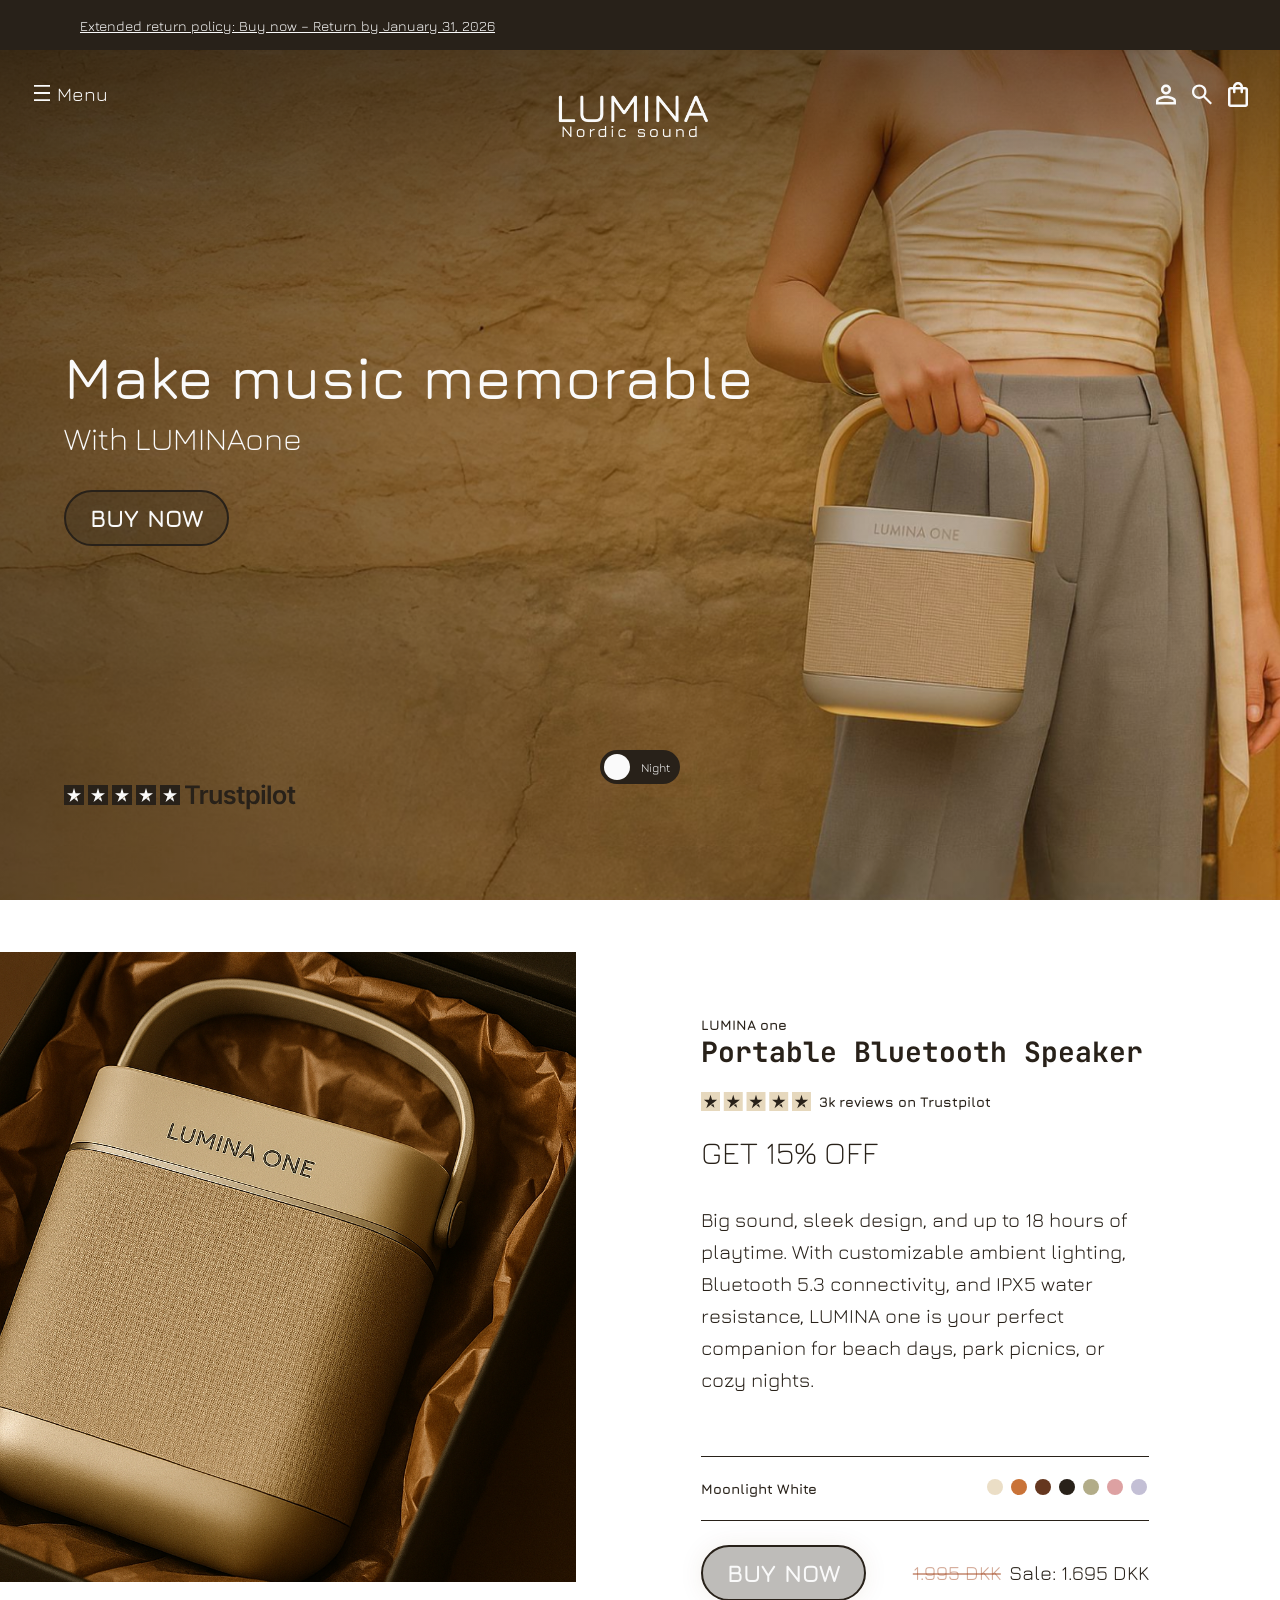
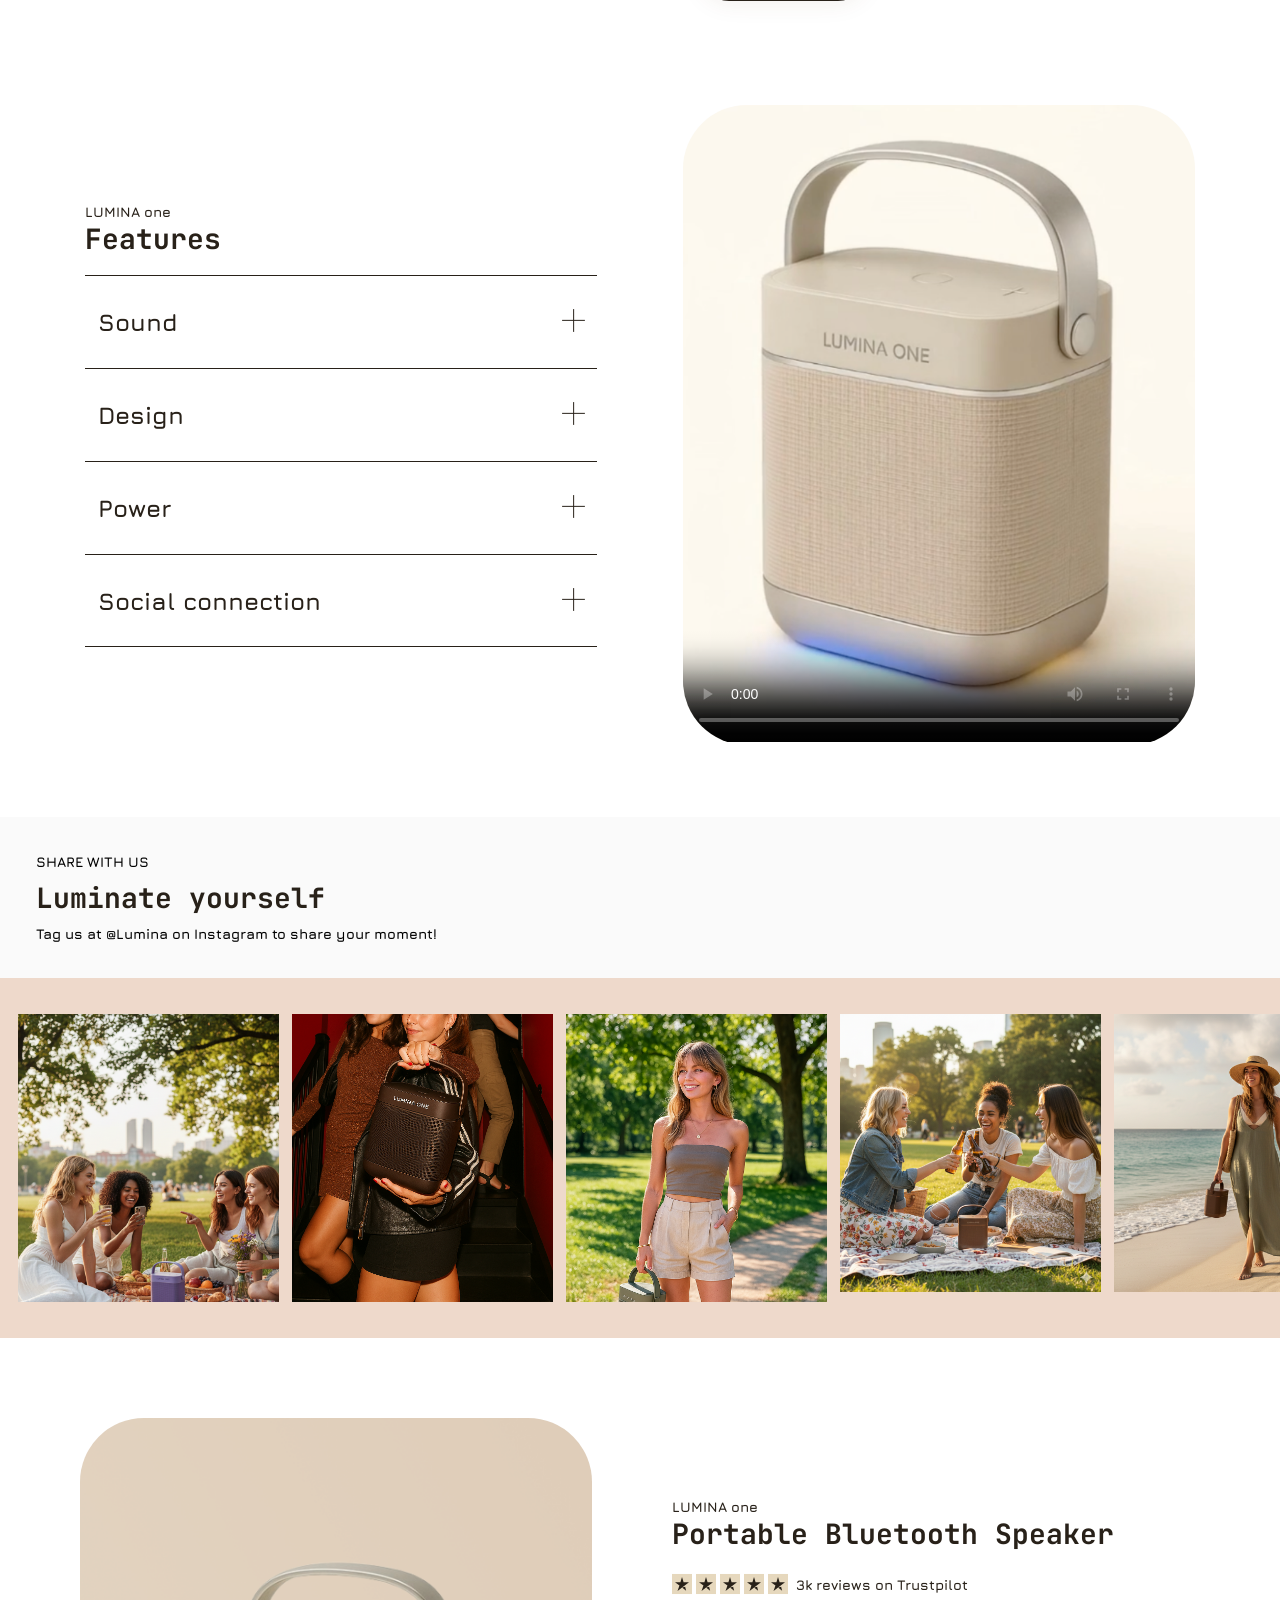
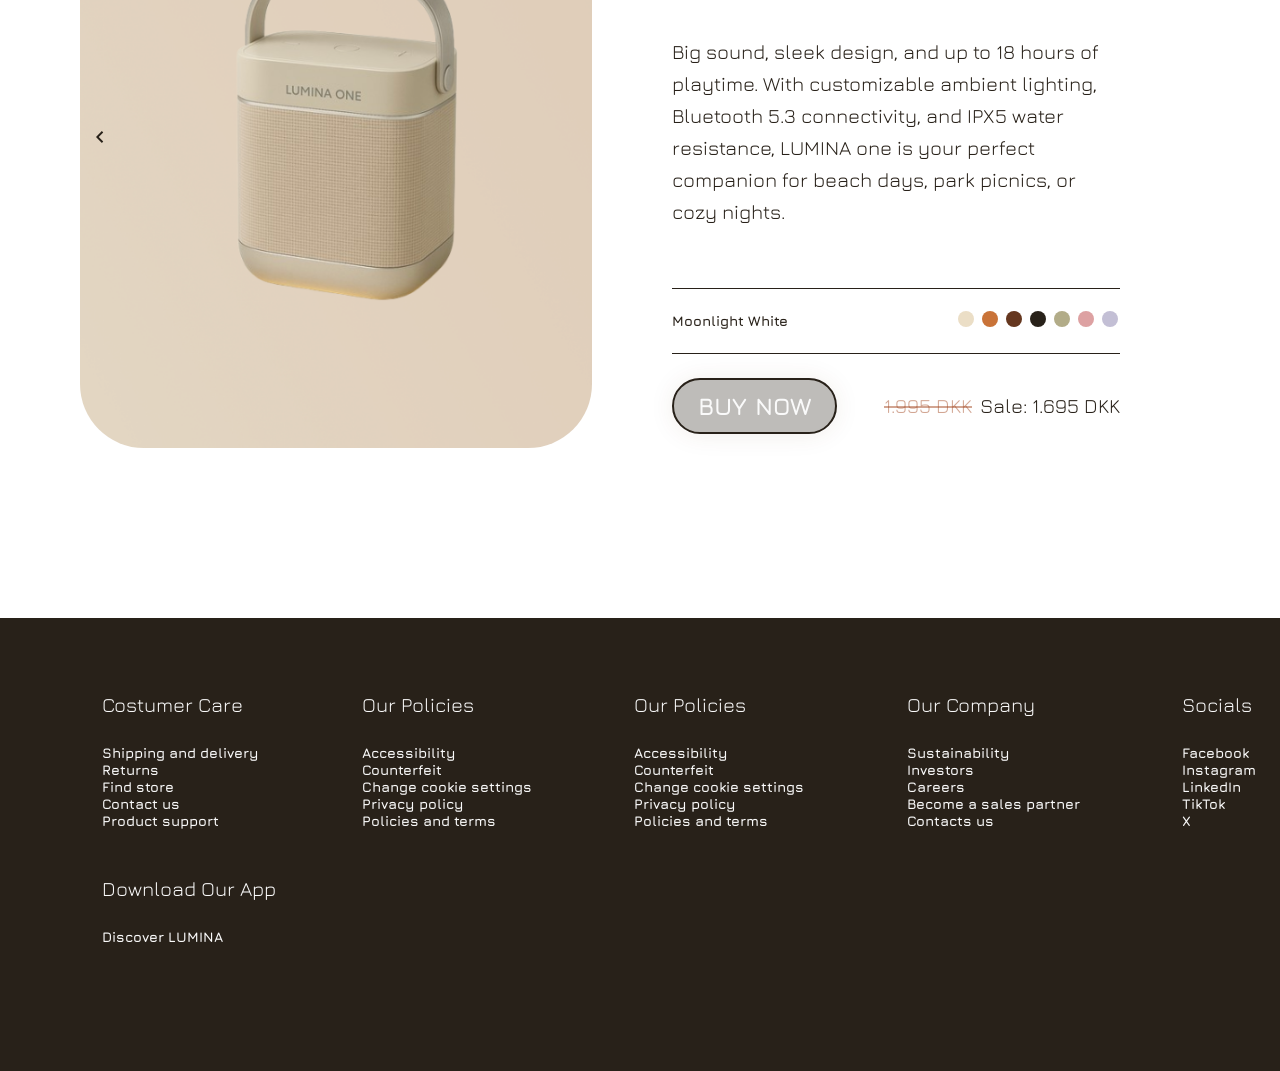
==== commit b410ce84: "Fix title in HTML header for consistency" ====
--- a/index.html
+++ b/index.html
@@ -4,7 +4,7 @@
     <meta charset="UTF-8" />
     <link rel="icon" type="image/svg+xml" href="%BASE_URL%app_icon.svg" />
     <meta name="viewport" content="width=device-width, initial-scale=1.0" />
-    <title>MILLE:LUMINAone</title>
+    <title>LuminaOne</title>
     <style>
       @import url("https://fonts.googleapis.com/css2?family=Jura:wght@500&display=swap");
       @import url("https://fonts.googleapis.com/css2?family=JetBrains+Mono:ital,wght@0,100..800;1,100..800&family=Jura:wght@300&display=swap");
--- a/css.css
+++ b/css.css
@@ -1031,3 +1031,37 @@
     padding: clamp(16px, 7vh, 70px) 20px 66px;
   }
 }
+
+#cart-message {
+  position: fixed;
+  right: 24px;
+  bottom: 24px;
+  z-index: 1000;
+  padding: 16px 24px;
+  border-radius: 16px;
+  background: #282119;
+  color: #fafafa;
+  font-family: Jura, sans-serif;
+  font-size: 18px;
+  box-shadow: 0 8px 24px rgba(0, 0, 0, 0.2);
+  opacity: 0;
+  transform: translateY(12px);
+  pointer-events: none;
+  transition:
+    opacity 200ms ease,
+    transform 200ms ease;
+}
+
+#cart-message.visible {
+  opacity: 1;
+  transform: translateY(0);
+}
+
+@media (max-width: 600px) {
+  #cart-message {
+    right: 16px;
+    bottom: 16px;
+    left: 16px;
+    text-align: center;
+  }
+}
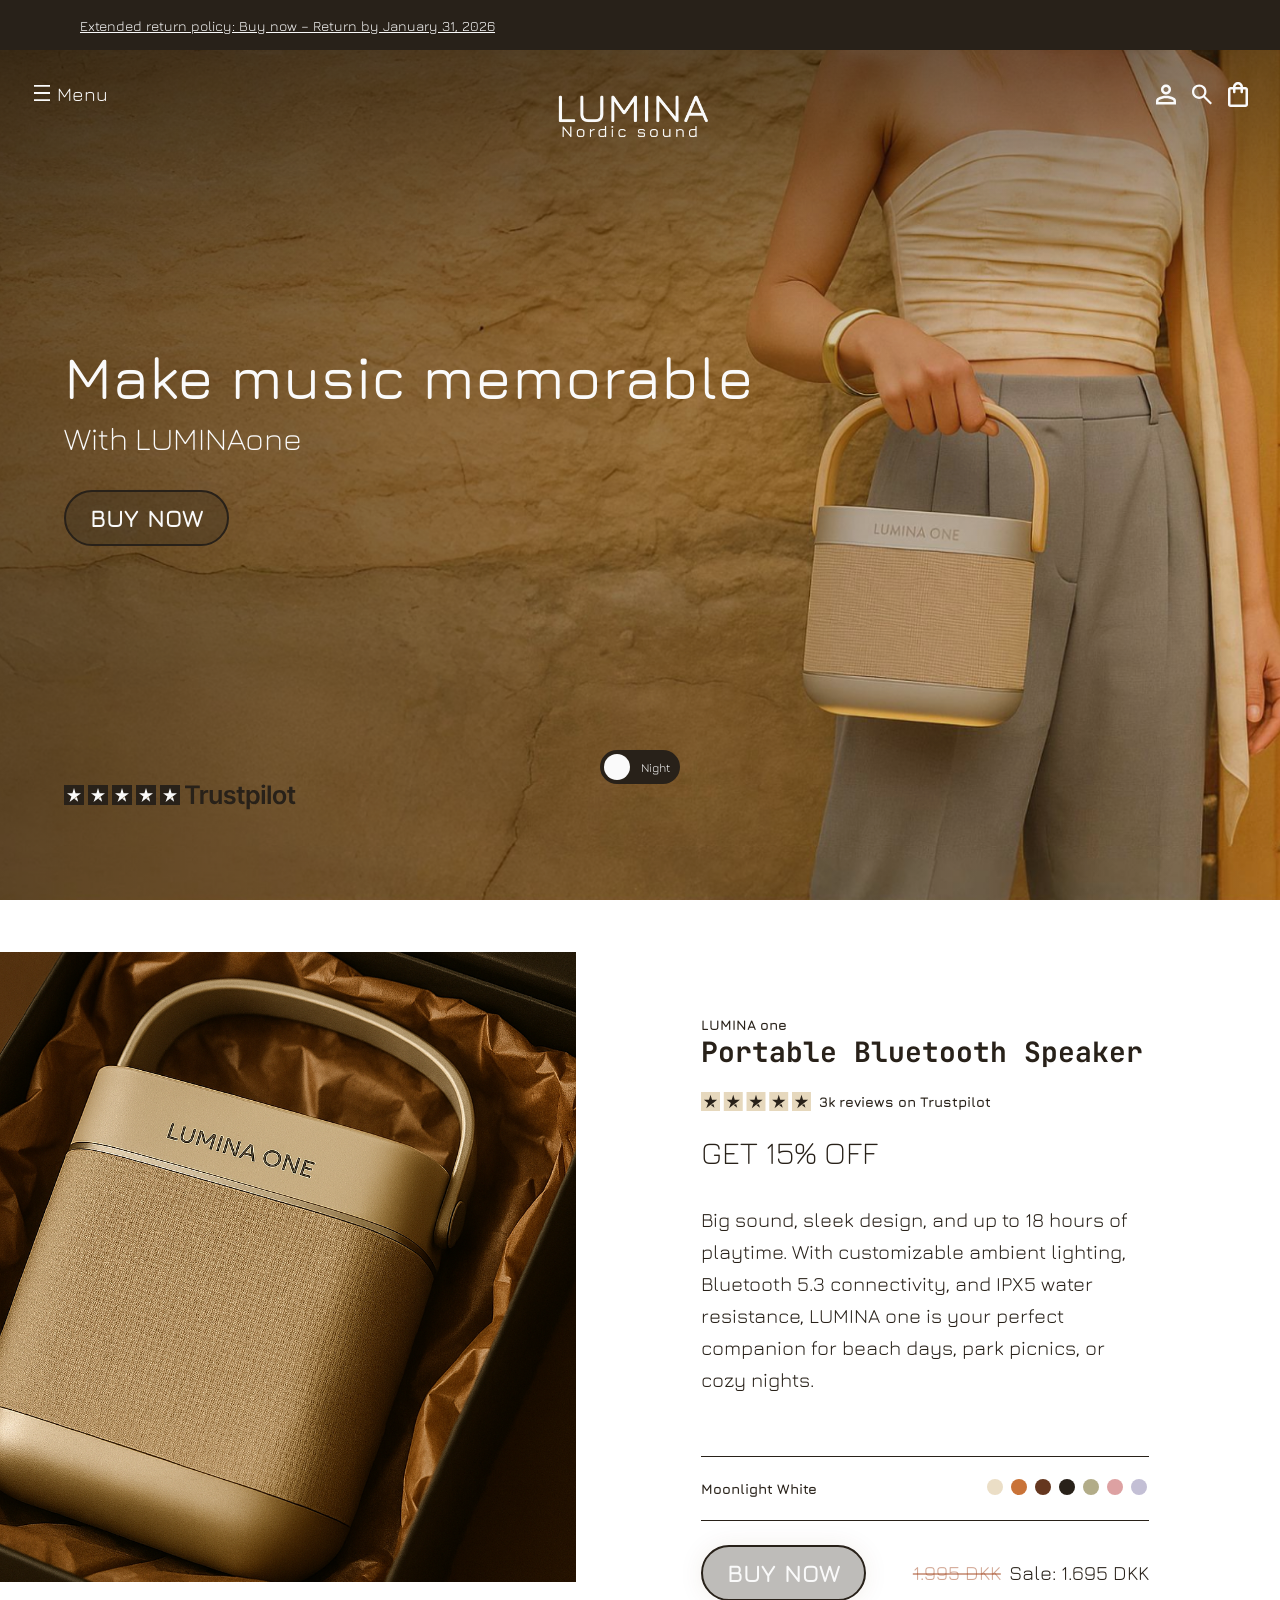
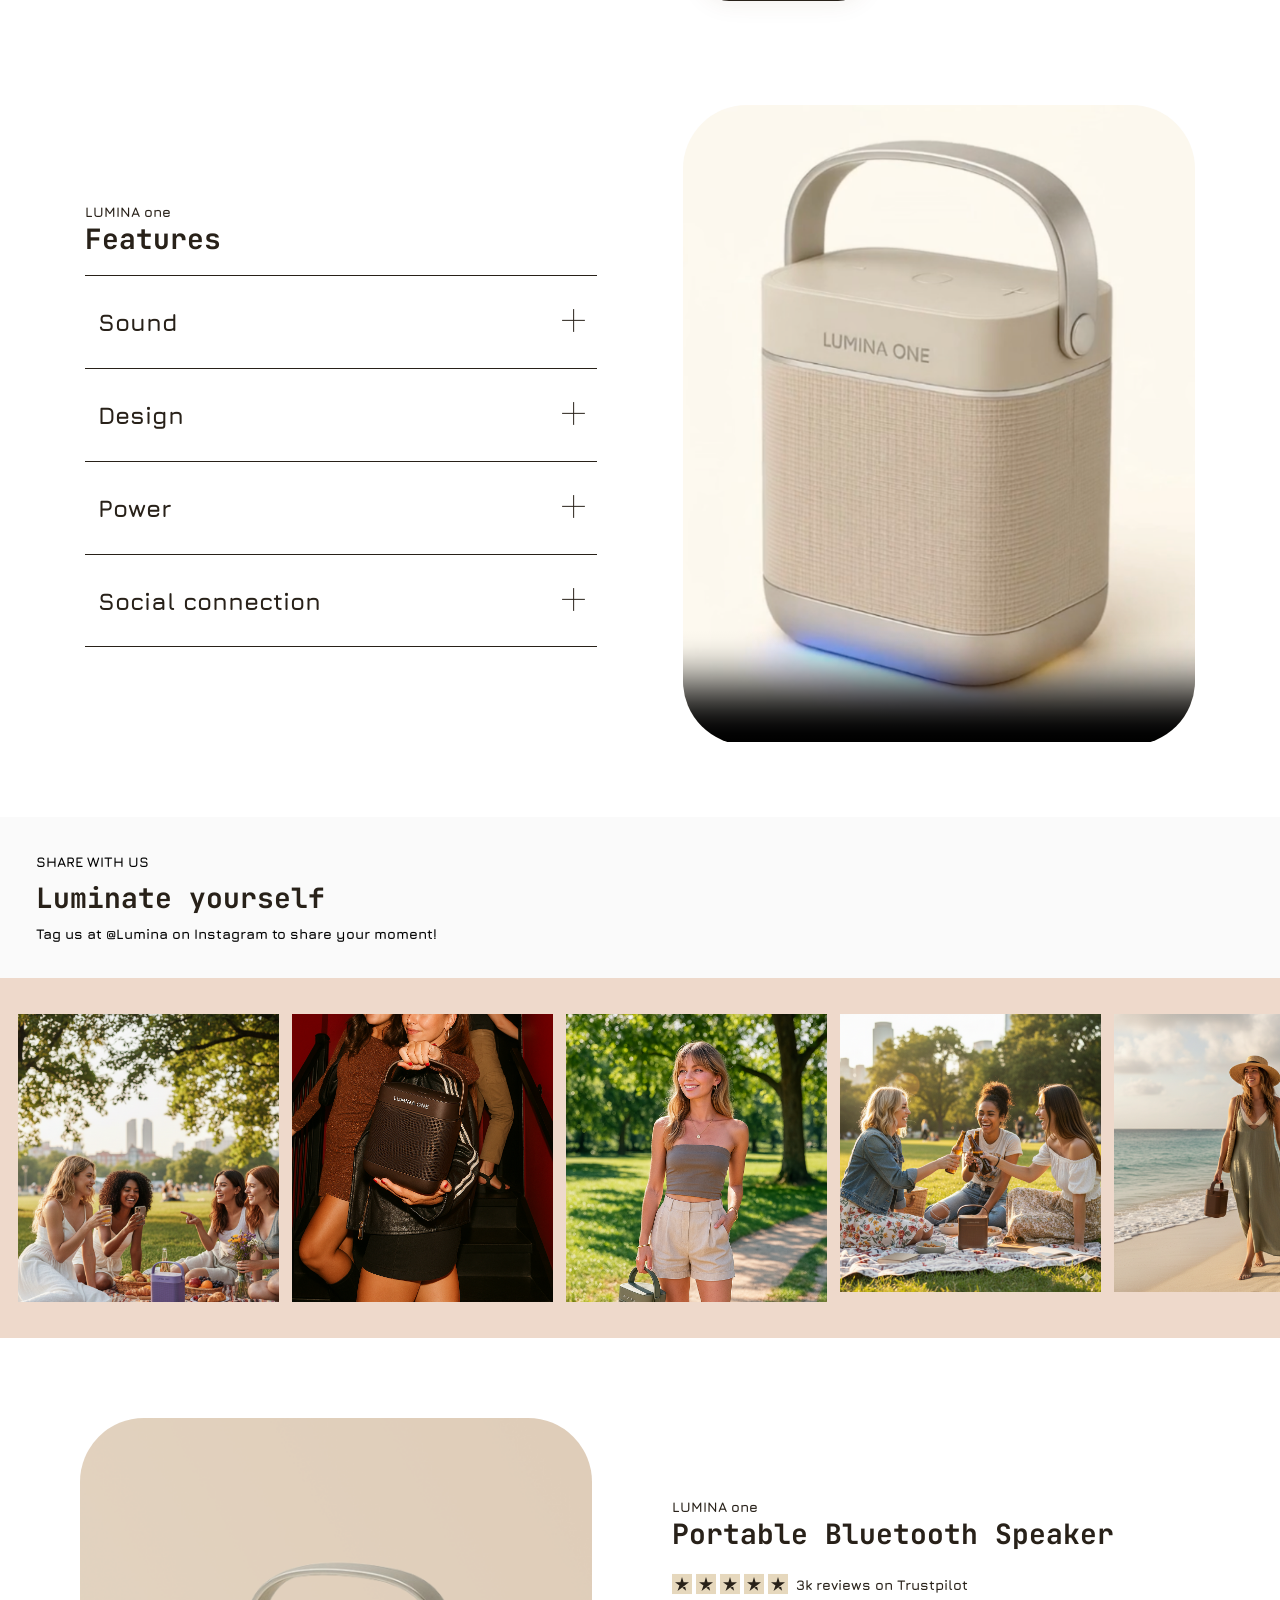
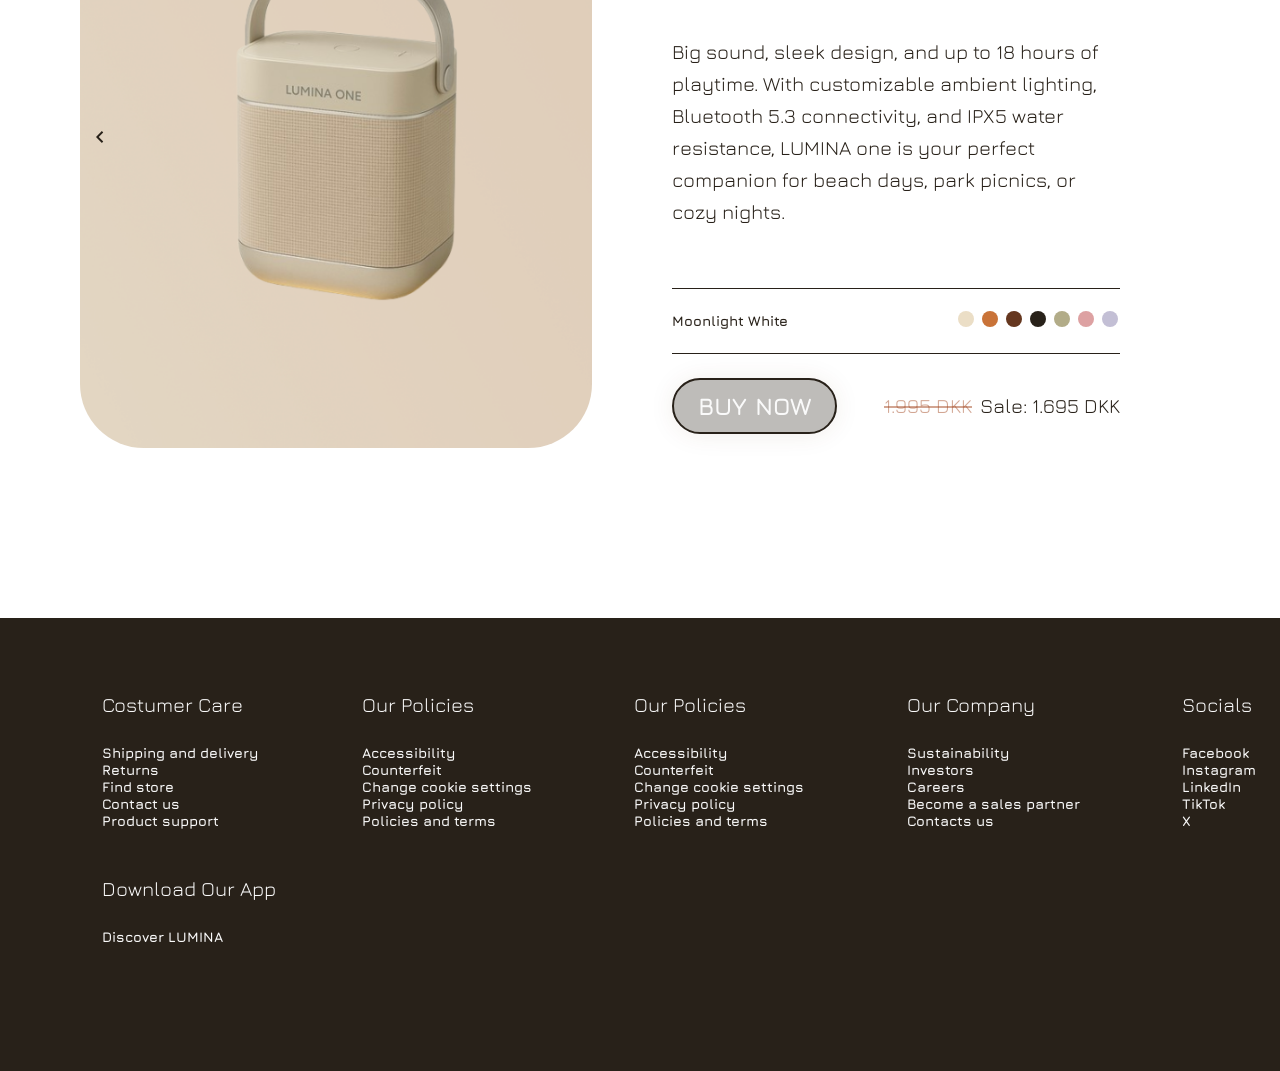
==== commit dd62e6dd: "Fix icon link in HTML header to use relative path" ====
--- a/index.html
+++ b/index.html
@@ -2,7 +2,7 @@
 <html lang="en">
   <head>
     <meta charset="UTF-8" />
-    <link rel="icon" type="image/svg+xml" href="%BASE_URL%app_icon.svg" />
+    <link rel="icon" type="image/svg+xml" href="./public/app_icon.svg" />
     <meta name="viewport" content="width=device-width, initial-scale=1.0" />
     <title>LuminaOne</title>
     <style>
